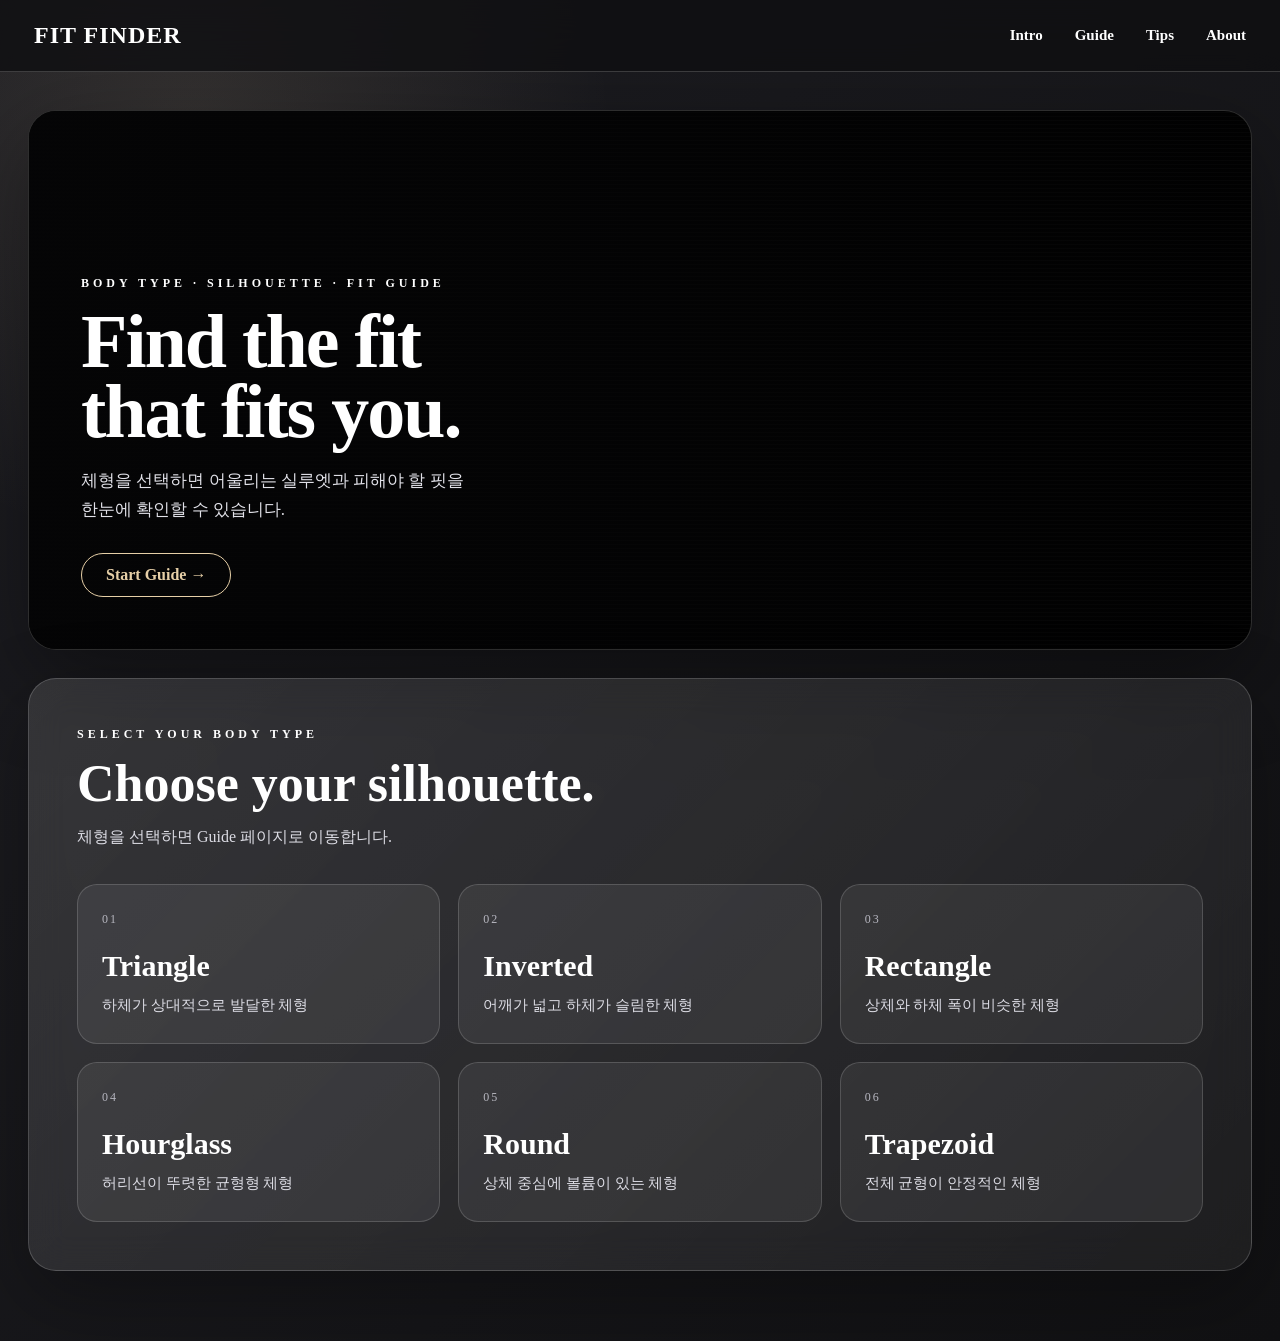
==== FIT FINDER/index.html @ 240f6b20 "HTML_PROJECT" ====
<!DOCTYPE html>
<html lang="ko">
<head>
  <meta charset="UTF-8">
  <meta name="viewport" content="width=device-width, initial-scale=1.0">
  <title>FIT FINDER</title>

  <link rel="stylesheet" href="./css/style.css">
</head>

<body>

<!-- HEADER -->
<header class="ff-header">
  <h1><a href="index.html">FIT FINDER</a></h1>

  <nav>
    <a href="index.html">Intro</a>
    <a href="guide.html">Guide</a>
    <a href="tips.html">Tips</a>
    <a href="about.html">About</a>
  </nav>
</header>

<!-- MAIN -->
<main class="ff-home">

  <!-- HERO -->
  <section class="ff-hero">

    <video autoplay muted loop playsinline>
      <source src="https://assets.awwwards.com/awards/element/2026/03/69b867c9ea0b5478333127.mp4" type="video/mp4">
    </video>

    <div class="ff-hero-text">
      <p>BODY TYPE · SILHOUETTE · FIT GUIDE</p>

      <h2>
        Find the fit<br>
        that fits you.
      </h2>

      <span>
        체형을 선택하면 어울리는 실루엣과 피해야 할 핏을<br>
        한눈에 확인할 수 있습니다.
      </span>

      <a href="#body-type">Start Guide →</a>
    </div>

  </section>

  <!-- BODY TYPE -->
  <section class="ff-selector" id="body-type">

    <div class="ff-title">
      <p>SELECT YOUR BODY TYPE</p>
      <h2>Choose your silhouette.</h2>
      <span>체형을 선택하면 Guide 페이지로 이동합니다.</span>
    </div>

    <div class="ff-grid">

      <a href="guide.html#triangle" class="ff-body-card">
        <span>01</span>
        <h3>Triangle</h3>
        <p>하체가 상대적으로 발달한 체형</p>
      </a>

      <a href="guide.html#inverted" class="ff-body-card">
        <span>02</span>
        <h3>Inverted</h3>
        <p>어깨가 넓고 하체가 슬림한 체형</p>
      </a>

      <a href="guide.html#rectangle" class="ff-body-card">
        <span>03</span>
        <h3>Rectangle</h3>
        <p>상체와 하체 폭이 비슷한 체형</p>
      </a>

      <a href="guide.html#hourglass" class="ff-body-card">
        <span>04</span>
        <h3>Hourglass</h3>
        <p>허리선이 뚜렷한 균형형 체형</p>
      </a>

      <a href="guide.html#round" class="ff-body-card">
        <span>05</span>
        <h3>Round</h3>
        <p>상체 중심에 볼륨이 있는 체형</p>
      </a>

      <a href="guide.html#trapezoid" class="ff-body-card">
        <span>06</span>
        <h3>Trapezoid</h3>
        <p>전체 균형이 안정적인 체형</p>
      </a>

    </div>

  </section>

</main>

</body>
</html>
---- FIT FINDER/css/style.css ----
/* ===============================
   FIT FINDER TOTAL STYLE
   index / guide / tips / about
================================ */

:root {
  --bg: #17171b;
  --bg-dark: #101012;
  --glass: rgba(255, 255, 255, 0.085);
  --glass-light: rgba(255, 255, 255, 0.15);
  --border: rgba(255, 255, 255, 0.18);
  --border-strong: rgba(230, 207, 167, 0.45);
  --text: #ffffff;
  --sub: #dcdce4;
  --muted: #b7b7c0;
  --accent: #e6cfa7;
}

/* ===============================
   RESET
================================ */

* {
  margin: 0;
  padding: 0;
  box-sizing: border-box;
}

html {
  scroll-behavior: smooth;
}

body {
  min-height: 100vh;
  background:
    radial-gradient(circle at 15% 10%, rgba(230, 207, 167, 0.12), transparent 26%),
    linear-gradient(135deg, #1d1d22, #111113);
  color: var(--text);
  font-family: "Times New Roman", serif;
  overflow-x: hidden;
}

a {
  color: inherit;
  text-decoration: none;
}

p,
span,
li {
  color: var(--sub);
}

/* ===============================
   HEADER
================================ */

.header,
.ff-header {
  position: fixed;
  top: 0;
  left: 0;
  width: 100%;
  height: 72px;
  padding: 0 34px;
  background: rgba(15, 15, 18, 0.82);
  border-bottom: 1px solid var(--border);
  backdrop-filter: blur(18px);
  display: flex;
  align-items: center;
  justify-content: space-between;
  z-index: 999;
}

.header h1,
.ff-header h1 {
  font-size: 24px;
  letter-spacing: 1px;
  color: var(--text);
}

.header nav,
.ff-header nav {
  display: flex;
  gap: 32px;
}

.header nav a,
.ff-header nav a {
  font-size: 15px;
  font-weight: bold;
  color: var(--text);
  transition: 0.3s;
}

.header nav a:hover,
.ff-header nav a:hover {
  color: var(--accent);
}

/* ===============================
   INDEX PAGE
================================ */

.ff-home {
  width: 100%;
  padding: 110px 28px 70px;
  display: flex;
  flex-direction: column;
  gap: 28px;
}

.ff-hero {
  position: relative;
  width: 100%;
  height: 540px;
  overflow: hidden;
  border-radius: 28px;
  border: 1px solid var(--border);
  background: #000;
  box-shadow: 0 30px 90px rgba(0, 0, 0, 0.36);
}

.ff-hero video {
  width: 100%;
  height: 100%;
  object-fit: cover;
  filter: grayscale(18%) brightness(68%) contrast(118%);
}

.ff-hero::after {
  content: "";
  position: absolute;
  inset: 0;
  background:
    linear-gradient(
      90deg,
      rgba(5, 5, 6, 0.94) 0%,
      rgba(5, 5, 6, 0.68) 42%,
      rgba(5, 5, 6, 0.22) 100%
    ),
    repeating-linear-gradient(
      0deg,
      rgba(255, 255, 255, 0.024) 0px,
      rgba(255, 255, 255, 0.024) 1px,
      transparent 1px,
      transparent 4px
    );
  pointer-events: none;
}

.ff-hero-text {
  position: absolute;
  left: 52px;
  bottom: 52px;
  z-index: 3;
  max-width: 760px;
}

.ff-hero-text p {
  font-size: 12px;
  letter-spacing: 4px;
  font-weight: bold;
  margin-bottom: 16px;
  color: var(--text);
}

.ff-hero-text h2 {
  font-size: 76px;
  line-height: 0.92;
  letter-spacing: -2px;
  margin-bottom: 20px;
  color: var(--text);
}

.ff-hero-text span {
  display: block;
  color: #e1e1e8;
  font-size: 17px;
  line-height: 1.7;
  margin-bottom: 28px;
}

.ff-hero-text a {
  display: inline-block;
  padding: 12px 24px;
  border: 1px solid var(--accent);
  border-radius: 100px;
  color: var(--accent);
  font-weight: bold;
  transition: 0.3s;
}

.ff-hero-text a:hover {
  background: var(--accent);
  color: #111113;
}

.ff-selector {
  width: 100%;
  padding: 48px;
  border-radius: 28px;
  background:
    linear-gradient(135deg, rgba(255, 255, 255, 0.12), rgba(255, 255, 255, 0.055));
  border: 1px solid var(--border);
  backdrop-filter: blur(18px);
  box-shadow: 0 26px 80px rgba(0, 0, 0, 0.3);
}

.ff-title {
  margin-bottom: 36px;
}

.ff-title p {
  font-size: 12px;
  letter-spacing: 4px;
  font-weight: bold;
  margin-bottom: 12px;
  color: var(--text);
}

.ff-title h2 {
  font-size: 52px;
  margin-bottom: 14px;
  color: var(--text);
}

.ff-title span {
  color: var(--sub);
  font-size: 16px;
}

.ff-grid {
  display: grid;
  grid-template-columns: repeat(3, 1fr);
  gap: 18px;
}

.ff-body-card {
  min-height: 160px;
  padding: 24px;
  border-radius: 20px;
  background: rgba(255, 255, 255, 0.065);
  border: 1px solid rgba(255, 255, 255, 0.16);
  transition: 0.3s;
}

.ff-body-card span {
  color: var(--muted);
  font-size: 12px;
  letter-spacing: 2px;
}

.ff-body-card h3 {
  font-size: 30px;
  margin: 22px 0 10px;
  color: var(--text);
}

.ff-body-card p {
  color: var(--sub);
  font-size: 15px;
  line-height: 1.6;
}

.ff-body-card:hover {
  transform: translateY(-6px);
  background: var(--glass-light);
  border-color: var(--border-strong);
}

/* ===============================
   GUIDE PAGE
================================ */

.guide-section {
  padding: 120px 42px 80px;
}

.guide-section h2 {
  font-size: 60px;
  margin-bottom: 10px;
  color: var(--text);
}

.guide-section > p {
  color: var(--sub);
  margin-bottom: 40px;
  font-size: 16px;
}

.guide-grid {
  display: grid;
  grid-template-columns: repeat(3, 1fr);
  gap: 25px;
}

.image-guide-card {
  position: relative;
  min-height: 540px;
  padding: 30px;
  display: flex;
  flex-direction: column;
  justify-content: flex-end;
  overflow: hidden;
  border-radius: 24px;
  border: 1px solid var(--border);
  background: var(--glass);
  backdrop-filter: blur(18px);
  box-shadow: 0 26px 80px rgba(0, 0, 0, 0.3);
  transition: 0.35s;
  scroll-margin-top: 110px;
}

.card-bg {
  position: absolute;
  inset: 0;
  z-index: 0;
}

.card-bg img {
  width: 100%;
  height: 100%;
  object-fit: cover;
  object-position: center 20%;
  filter: brightness(72%) contrast(112%);
  transition: 0.5s;
}

.card-bg::after {
  content: "";
  position: absolute;
  inset: 0;
  background:
    linear-gradient(
      to top,
      rgba(18, 18, 20, 0.94) 0%,
      rgba(18, 18, 20, 0.70) 42%,
      rgba(18, 18, 20, 0.30) 100%
    );
}

.image-guide-card > span,
.image-guide-card h3,
.image-guide-card > p,
.image-guide-card .fit-box {
  position: relative;
  z-index: 5;
}

.image-guide-card > span {
  color: var(--text);
  font-size: 15px;
  font-weight: bold;
}

.image-guide-card h3 {
  color: var(--text);
  font-size: 34px;
  font-weight: bold;
  margin: 8px 0;
  text-shadow: 0 4px 18px rgba(0, 0, 0, 0.9);
}

.image-guide-card > p {
  color: #f3f3f5;
  font-size: 15px;
  font-weight: bold;
  margin-bottom: 24px;
  text-shadow: 0 3px 14px rgba(0, 0, 0, 0.9);
}

.fit-box {
  position: relative;
  z-index: 5;
  background: rgba(0, 0, 0, 0.54);
  border: 1px solid rgba(255, 255, 255, 0.30);
  backdrop-filter: blur(10px);
  padding: 14px;
  margin-top: 10px;
  border-radius: 14px;
}

.fit-box h4 {
  color: var(--text);
  font-size: 16px;
  font-weight: bold;
  margin-bottom: 6px;
}

.fit-box p {
  color: #f2f2f2;
  font-size: 14px;
  font-weight: bold;
  line-height: 1.6;
}

.image-guide-card:hover {
  transform: translateY(-8px);
  border-color: var(--border-strong);
}

.image-guide-card:hover .card-bg img {
  transform: scale(1.05);
  filter: brightness(84%) contrast(114%);
}

.image-guide-card:hover .fit-box {
  background: rgba(25, 25, 28, 0.78);
  border-color: rgba(255, 255, 255, 0.45);
}

.image-guide-card:target {
  border: 2px solid var(--accent);
  box-shadow:
    0 0 0 4px rgba(230, 207, 167, 0.18),
    0 28px 80px rgba(0, 0, 0, 0.45);
}

/* ===============================
   TIPS PAGE
================================ */

.tips-page {
  width: 100%;
  padding: 120px 42px 80px;
}

.tips-hero {
  padding: 40px 0 50px;
}

.tips-hero p {
  font-size: 12px;
  letter-spacing: 4px;
  color: var(--text);
  font-weight: bold;
  margin-bottom: 12px;
}

.tips-hero h2 {
  font-size: 68px;
  line-height: 0.95;
  color: var(--text);
  margin-bottom: 18px;
}

.tips-hero span {
  color: var(--sub);
  font-size: 16px;
  line-height: 1.8;
}

.easy-tips-grid {
  display: grid;
  grid-template-columns: repeat(3, 1fr);
  gap: 22px;
  margin-bottom: 70px;
}

.easy-tip-card {
  min-height: 390px;
  padding: 30px;
  border-radius: 24px;
  background:
    linear-gradient(135deg, rgba(255, 255, 255, 0.14), rgba(255, 255, 255, 0.06));
  border: 1px solid var(--border);
  backdrop-filter: blur(18px);
  box-shadow: 0 24px 70px rgba(0, 0, 0, 0.26);
  display: flex;
  flex-direction: column;
  transition: 0.35s;
}

.easy-tip-card:hover {
  transform: translateY(-8px);
  background:
    linear-gradient(135deg, rgba(255, 255, 255, 0.19), rgba(255, 255, 255, 0.09));
  border-color: var(--border-strong);
}

.tip-top {
  display: flex;
  justify-content: space-between;
  align-items: center;
  margin-bottom: 26px;
}

.tip-top span {
  width: 34px;
  height: 34px;
  border-radius: 50%;
  background: rgba(230, 207, 167, 0.18);
  border: 1px solid rgba(230, 207, 167, 0.45);
  color: var(--text);
  display: flex;
  align-items: center;
  justify-content: center;
  font-size: 12px;
  font-weight: bold;
}

.tip-top strong {
  color: #cfcfd7;
  font-size: 12px;
  letter-spacing: 2px;
}

.easy-tip-card h3 {
  color: var(--text);
  font-size: 31px;
  line-height: 1.25;
  margin-bottom: 14px;
}

.easy-tip-card > p {
  color: #e4e4ea;
  font-size: 15px;
  line-height: 1.75;
  margin-bottom: 20px;
}

.tip-tags {
  display: flex;
  flex-wrap: wrap;
  gap: 8px;
  margin-bottom: 22px;
}

.tip-tags span {
  padding: 8px 12px;
  border-radius: 999px;
  background: rgba(255, 255, 255, 0.10);
  border: 1px solid rgba(255, 255, 255, 0.14);
  color: var(--text);
  font-size: 13px;
}

.tip-do-dont {
  display: grid;
  grid-template-columns: 1fr 1fr;
  gap: 10px;
  margin-top: auto;
}

.tip-do-dont div {
  padding: 14px;
  border-radius: 14px;
  background: rgba(0, 0, 0, 0.24);
  border: 1px solid rgba(255, 255, 255, 0.12);
}

.tip-do-dont h4 {
  color: var(--accent);
  font-size: 13px;
  margin-bottom: 8px;
}

.tip-do-dont p {
  color: #eeeeee;
  font-size: 13px;
  line-height: 1.55;
}

.easy-tip-card em {
  display: inline-block;
  margin-top: 18px;
  color: var(--accent);
  font-style: normal;
  font-size: 14px;
  font-weight: bold;
}

.tips-summary {
  margin-top: 70px;
  padding: 46px;
  border-radius: 24px;
  background: var(--glass);
  border: 1px solid var(--border);
  backdrop-filter: blur(18px);
}

.tips-summary p {
  font-size: 12px;
  letter-spacing: 4px;
  color: var(--text);
  font-weight: bold;
  margin-bottom: 12px;
}

.tips-summary h3 {
  color: var(--text);
  font-size: 38px;
  margin-bottom: 16px;
}

.tips-summary span {
  color: var(--sub);
  font-size: 16px;
  line-height: 1.8;
}

/* ===============================
   ABOUT PAGE
================================ */

.about-page {
  width: 100%;
  padding: 120px 34px 80px;
}

.about-hero-bg {
  position: relative;
  min-height: 620px;
  border-radius: 32px;
  overflow: hidden;
  border: 1px solid rgba(255, 255, 255, 0.2);
  background: #000;
  box-shadow: 0 30px 90px rgba(0, 0, 0, 0.38);
}

.about-hero-bg video {
  position: absolute;
  inset: 0;
  width: 100%;
  height: 100%;
  object-fit: cover;
  filter: brightness(55%) contrast(118%) grayscale(12%);
  transform: scale(1.04);
}

.about-hero-layer {
  position: absolute;
  inset: 0;
  background:
    linear-gradient(
      90deg,
      rgba(5, 5, 7, 0.92) 0%,
      rgba(5, 5, 7, 0.78) 38%,
      rgba(5, 5, 7, 0.38) 72%,
      rgba(5, 5, 7, 0.18) 100%
    ),
    linear-gradient(
      to top,
      rgba(0, 0, 0, 0.65),
      rgba(0, 0, 0, 0.08)
    ),
    repeating-linear-gradient(
      0deg,
      rgba(255, 255, 255, 0.022) 0px,
      rgba(255, 255, 255, 0.022) 1px,
      transparent 1px,
      transparent 4px
    );
  z-index: 1;
}

.about-hero-content {
  position: relative;
  z-index: 2;
  min-height: 620px;
  max-width: 880px;
  padding: 76px;
  display: flex;
  flex-direction: column;
  justify-content: center;
}

.about-hero-content > p,
.about-design-point p,
.tech-title > p {
  font-size: 12px;
  letter-spacing: 4px;
  font-weight: bold;
  color: var(--text);
  margin-bottom: 20px;
}

.about-hero-content h2 {
  font-size: 82px;
  line-height: 0.95;
  letter-spacing: -2px;
  color: var(--text);
  margin-bottom: 30px;
  text-shadow: 0 6px 28px rgba(0, 0, 0, 0.85);
}

.about-hero-content span {
  display: block;
  max-width: 760px;
  color: #eeeeee;
  font-size: 18px;
  line-height: 1.9;
  text-shadow: 0 4px 18px rgba(0, 0, 0, 0.9);
}

.about-buttons {
  margin-top: 36px;
  display: flex;
  gap: 14px;
  flex-wrap: wrap;
}

.about-buttons a {
  padding: 13px 24px;
  border-radius: 100px;
  border: 1px solid var(--accent);
  color: var(--accent);
  font-weight: bold;
  transition: 0.3s;
  background: rgba(0, 0, 0, 0.22);
  backdrop-filter: blur(8px);
}

.about-buttons a:hover {
  background: var(--accent);
  color: #111113;
}

.about-info-final {
  margin-top: 26px;
  display: grid;
  grid-template-columns: repeat(3, 1fr);
  gap: 22px;
}

.about-info-final article {
  min-height: 260px;
  padding: 34px;
  border-radius: 28px;
  border: 1px solid var(--border);
  background:
    linear-gradient(135deg, rgba(255, 255, 255, 0.13), rgba(255, 255, 255, 0.055));
  backdrop-filter: blur(18px);
  box-shadow: 0 28px 80px rgba(0, 0, 0, 0.28);
  transition: 0.35s;
}

.about-info-final article:hover {
  transform: translateY(-7px);
  background: rgba(255, 255, 255, 0.15);
  border-color: var(--border-strong);
}

.about-info-final article > span {
  color: var(--muted);
  font-size: 13px;
  letter-spacing: 2px;
}

.about-info-final h3 {
  color: var(--text);
  font-size: 32px;
  margin: 28px 0 16px;
}

.about-info-final p {
  color: var(--sub);
  font-size: 16px;
  line-height: 1.85;
}

.about-design-point {
  margin-top: 26px;
  padding: 46px;
  display: grid;
  grid-template-columns: 1.1fr 1fr;
  gap: 34px;
  align-items: center;
  border-radius: 28px;
  border: 1px solid var(--border);
  background:
    linear-gradient(135deg, rgba(255, 255, 255, 0.13), rgba(255, 255, 255, 0.055));
  backdrop-filter: blur(18px);
  box-shadow: 0 28px 80px rgba(0, 0, 0, 0.32);
}

.about-design-point h3 {
  color: var(--text);
  font-size: 42px;
  margin-bottom: 18px;
}

.about-design-point span {
  color: var(--sub);
  font-size: 16px;
  line-height: 1.8;
}

.design-keywords {
  display: flex;
  flex-wrap: wrap;
  gap: 12px;
}

.design-keywords span {
  padding: 12px 18px;
  border-radius: 100px;
  background: rgba(255, 255, 255, 0.11);
  border: 1px solid var(--border);
  color: var(--text);
  font-weight: bold;
  font-size: 14px;
}

.about-tech-final {
  margin-top: 26px;
  padding: 46px;
  display: grid;
  grid-template-columns: 0.9fr 1.1fr;
  gap: 34px;
  align-items: center;
  border-radius: 28px;
  border: 1px solid var(--border);
  background:
    linear-gradient(135deg, rgba(255, 255, 255, 0.13), rgba(255, 255, 255, 0.055));
  backdrop-filter: blur(18px);
  box-shadow: 0 28px 80px rgba(0, 0, 0, 0.32);
}

.tech-title h3 {
  font-size: 42px;
  color: var(--text);
  margin-bottom: 18px;
}

.tech-title span {
  color: var(--sub);
  font-size: 16px;
  line-height: 1.85;
}

.tech-grid {
  display: grid;
  grid-template-columns: repeat(2, 1fr);
  gap: 14px;
}

.tech-grid div {
  padding: 24px;
  border-radius: 18px;
  background: rgba(0, 0, 0, 0.22);
  border: 1px solid rgba(255, 255, 255, 0.14);
}

.tech-grid strong {
  display: block;
  color: var(--accent);
  font-size: 18px;
  margin-bottom: 10px;
}

.tech-grid p {
  color: var(--sub);
  font-size: 14px;
  line-height: 1.6;
}

/* ===============================
   FOOTER
================================ */

.footer {
  width: 92%;
  margin: 0 auto 30px;
  padding-top: 20px;
  border-top: 1px solid var(--border);
  color: var(--sub);
}

/* ===============================
   MOBILE
================================ */

@media (max-width: 900px) {
  .header,
  .ff-header {
    height: auto;
    padding: 22px;
    flex-direction: column;
    gap: 16px;
  }

  .header nav,
  .ff-header nav {
    gap: 20px;
    flex-wrap: wrap;
    justify-content: center;
  }

  .ff-home,
  .guide-section,
  .tips-page,
  .about-page {
    padding: 140px 22px 60px;
  }

  .ff-hero {
    height: 460px;
  }

  .ff-hero-text {
    left: 26px;
    bottom: 32px;
  }

  .ff-hero-text h2 {
    font-size: 46px;
  }

  .ff-selector {
    padding: 30px;
  }

  .ff-title h2 {
    font-size: 38px;
  }

  .ff-grid,
  .guide-grid,
  .easy-tips-grid,
  .about-info-final,
  .about-design-point,
  .about-tech-final,
  .tech-grid {
    grid-template-columns: 1fr;
  }

  .guide-section h2,
  .tips-hero h2,
  .about-hero-content h2 {
    font-size: 46px;
  }

  .image-guide-card {
    min-height: 580px;
  }

  .easy-tip-card {
    min-height: auto;
  }

  .tip-do-dont {
    grid-template-columns: 1fr;
  }

  .about-hero-bg {
    min-height: 560px;
  }

  .about-hero-content {
    min-height: 560px;
    padding: 38px 28px;
  }

  .about-hero-content span {
    font-size: 16px;
  }

  .about-design-point,
  .about-tech-final {
    padding: 34px 26px;
  }
}
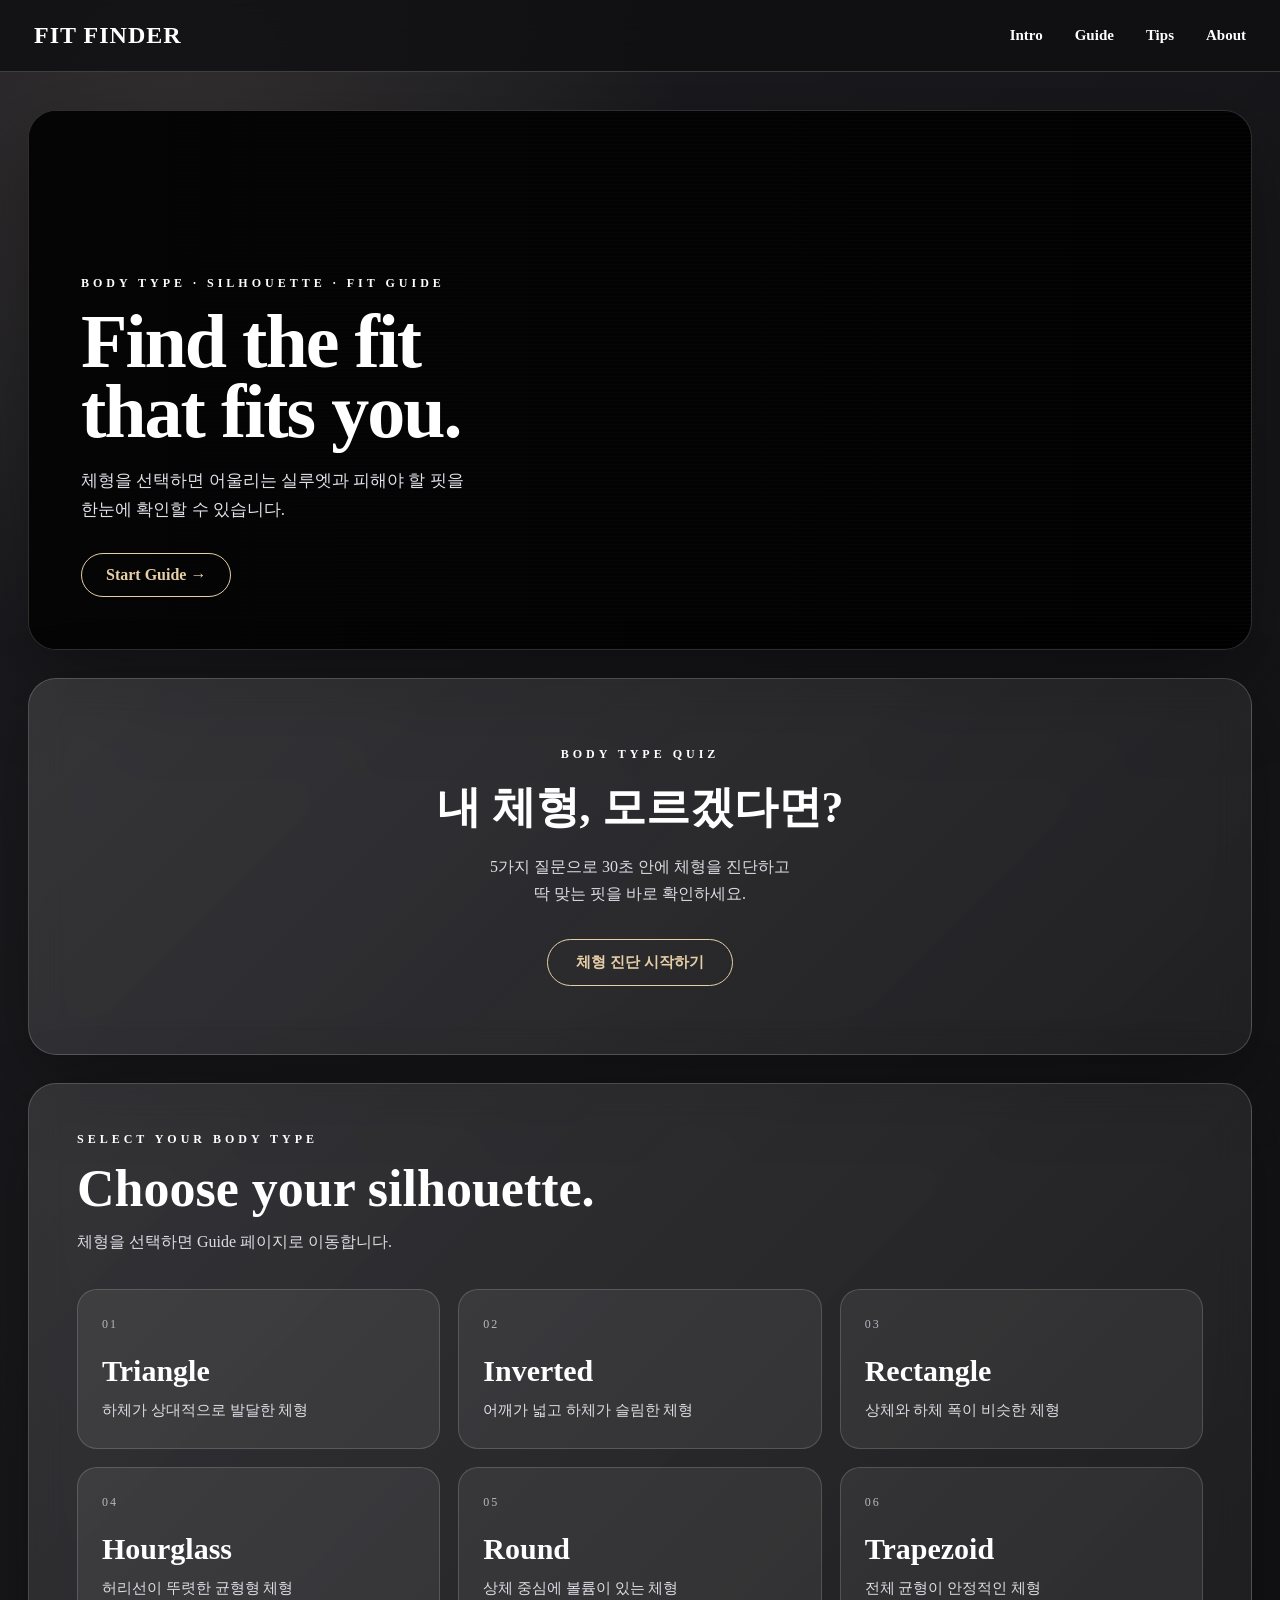
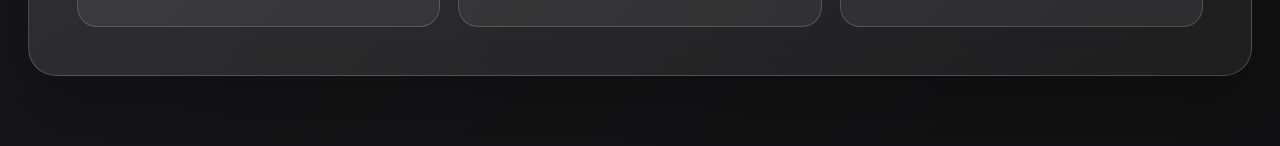
==== commit 982e2d69: "HTML_Project" ====
--- a/FIT FINDER/index.html
+++ b/FIT FINDER/index.html
@@ -1,70 +1,361 @@
 <!DOCTYPE html>
+<!-- 
+  DOCTYPE 선언: 이 파일이 HTML5 문서임을 브라우저에게 알려주는 선언문
+  반드시 HTML 파일의 첫 줄에 위치해야 함
+-->
+
 <html lang="ko">
+<!-- 
+  <html> : HTML 문서 전체를 감싸는 최상위 태그
+  lang="ko" : 이 페이지의 언어가 한국어임을 명시
+              검색 엔진, 스크린리더(시각장애인용 도구)가 언어를 인식할 때 사용
+-->
+
 <head>
+<!-- 
+  <head> : 브라우저 화면에 보이지 않는 문서 설정 정보를 담는 영역
+           인코딩, 화면 설정, 제목, 외부 파일 연결 등을 여기서 설정
+-->
+
   <meta charset="UTF-8">
+  <!-- 
+    문자 인코딩 방식을 UTF-8로 설정
+    한글, 영어, 특수문자를 모두 표현할 수 있는 방식
+    이 설정이 없으면 한글이 깨져서 보일 수 있음
+  -->
+
   <meta name="viewport" content="width=device-width, initial-scale=1.0">
+  <!-- 
+    모바일 화면 대응 설정
+    width=device-width → 화면 너비를 기기의 실제 너비에 맞춤
+    initial-scale=1.0  → 초기 화면 배율을 100%로 설정
+    이 설정이 없으면 모바일에서 PC 화면이 그대로 축소되어 보임
+  -->
+
   <title>FIT FINDER</title>
+  <!-- 브라우저 탭에 표시되는 페이지 제목 -->
 
   <link rel="stylesheet" href="./css/style.css">
+  <!-- 
+    외부 CSS 파일을 현재 HTML 문서에 연결하는 태그
+    rel="stylesheet" → 연결 파일이 CSS 스타일시트임을 명시
+    href="./css/style.css" → CSS 파일 경로 (./ 는 현재 폴더를 의미)
+    이 줄 덕분에 style.css에 작성된 디자인이 이 페이지에 적용됨
+  -->
+
 </head>
 
 <body>
-
-<!-- HEADER -->
+<!-- 
+  <body> : 브라우저 화면에 실제로 표시되는 모든 내용을 담는 영역
+           사용자 눈에 보이는 것은 전부 여기에 작성
+-->
+
+
+<!-- =============================================
+     HEADER : 상단 로고 + 네비게이션 메뉴 영역
+============================================= -->
 <header class="ff-header">
+<!-- 
+  <header> : 페이지 상단 영역을 나타내는 시맨틱 태그
+  class="ff-header" → style.css에서 .ff-header로 이 영역의 디자인을 지정
+-->
+
   <h1><a href="index.html">FIT FINDER</a></h1>
+  <!-- 
+    <h1> : 페이지에서 가장 중요한 제목 태그
+    <a href="index.html"> : 로고 클릭 시 메인 페이지(index.html)로 이동하는 링크
+    로고를 클릭하면 홈으로 돌아오는 흔한 UX 패턴
+  -->
 
   <nav>
-    <a href="index.html">Intro</a>
-    <a href="guide.html">Guide</a>
-    <a href="tips.html">Tips</a>
-    <a href="about.html">About</a>
+  <!-- 
+    <nav> : 네비게이션(메뉴) 영역을 나타내는 시맨틱 태그
+            사이트 내 다른 페이지로 이동하는 링크들을 묶는 용도
+  -->
+    <a href="index.html">Intro</a>    <!-- 메인(인트로) 페이지로 이동 -->
+    <a href="guide.html">Guide</a>    <!-- 체형 가이드 페이지로 이동 -->
+    <a href="tips.html">Tips</a>      <!-- 스타일 팁 페이지로 이동 -->
+    <a href="about.html">About</a>    <!-- 프로젝트 소개 페이지로 이동 -->
   </nav>
+
 </header>
 
-<!-- MAIN -->
+
+<!-- =============================================
+     MAIN : 페이지 핵심 콘텐츠 영역
+============================================= -->
 <main class="ff-home">
-
-  <!-- HERO -->
+<!-- 
+  <main> : 페이지의 핵심 콘텐츠를 담는 시맨틱 태그
+           header, footer와 구분되는 본문 영역
+           한 페이지에 하나만 사용하는 것이 원칙
+-->
+
+
+  <!-- =============================================
+       HERO : 영상 배경 + 메인 타이틀 텍스트 영역
+  ============================================= -->
   <section class="ff-hero">
+  <!-- 
+    <section> : 하나의 주제를 가진 독립적인 구역 태그
+    class="ff-hero" → 히어로(Hero) 섹션: 페이지 최상단에 크게 표시되는 대표 화면
+  -->
 
     <video autoplay muted loop playsinline>
+    <!-- 
+      <video> : 동영상을 삽입하는 태그
+      autoplay  → 페이지 로드 시 자동 재생
+      muted     → 음소거 상태로 재생 (autoplay는 muted가 없으면 대부분 브라우저에서 차단됨)
+      loop      → 영상이 끝나면 처음부터 다시 반복 재생
+      playsinline → 모바일(iOS)에서 전체화면이 아닌 인라인(제자리)으로 재생
+    -->
+
       <source src="https://assets.awwwards.com/awards/element/2026/03/69b867c9ea0b5478333127.mp4" type="video/mp4">
+      <!-- 
+        <source> : <video> 태그 안에서 실제 영상 파일을 지정하는 태그
+        src  → 재생할 영상 파일의 경로 (여기서는 외부 URL 사용)
+        type → 영상 파일의 형식, video/mp4는 가장 널리 지원되는 포맷
+        <source>를 별도 태그로 분리하면 여러 포맷을 순서대로 시도할 수 있음
+      -->
+
     </video>
 
     <div class="ff-hero-text">
+    <!-- 
+      영상 위에 겹쳐서 표시되는 텍스트 영역
+      CSS에서 position: absolute 등으로 영상 위에 배치함
+    -->
+
       <p>BODY TYPE · SILHOUETTE · FIT GUIDE</p>
+      <!-- 히어로 상단 소개 문구 (키워드 나열) -->
 
       <h2>
         Find the fit<br>
         that fits you.
       </h2>
+      <!-- 
+        <h2> : h1 다음으로 중요한 소제목
+        <br> : 줄바꿈 태그, 닫는 태그 없이 단독으로 사용
+               "Find the fit" 과 "that fits you." 를 두 줄로 나눔
+      -->
 
       <span>
         체형을 선택하면 어울리는 실루엣과 피해야 할 핏을<br>
         한눈에 확인할 수 있습니다.
       </span>
+      <!-- 
+        <span> : 인라인 요소를 묶는 태그
+        여기서는 h2 아래 보조 설명 문구를 스타일링하기 위해 사용
+        <p>를 쓰지 않고 <span>을 쓴 이유는 CSS에서 별도의 스타일 처리가 필요했기 때문
+      -->
 
       <a href="#body-type">Start Guide →</a>
+      <!-- 
+        <a href="#body-type"> : 같은 페이지 내 특정 위치로 이동하는 앵커 링크
+        # 기호 + id명 → 해당 id를 가진 요소가 있는 위치로 스크롤 이동
+        "#body-type" 은 아래 <section id="body-type"> 위치로 이동함
+        → 버튼처럼 보이지만 실제로는 <a> 태그 (CSS로 버튼 모양을 입힘)
+      -->
+
     </div>
 
   </section>
-
-  <!-- BODY TYPE -->
+  <!-- /HERO 끝 -->
+
+
+  <!-- =============================================
+       QUIZ : 체형 진단 퀴즈 섹션
+       히어로 섹션 아래, 체형 선택 그리드 위에 위치.
+       체형을 모르는 사람이 먼저 진단하도록 유도.
+  ============================================= -->
+  <section class="ff-quiz" id="quiz">
+  <!--
+    class="ff-quiz" → css/style.css에서 .ff-quiz 스타일 적용
+    id="quiz"       → 자바스크립트(quiz.js)에서 이 섹션을 참조할 때 사용
+  -->
+
+    <!-- 퀴즈 시작 화면: 페이지 로드 시 처음 보이는 안내 영역 -->
+    <div class="quiz-intro" id="quiz-intro">
+    <!--
+      id="quiz-intro" → jQuery가 시작 버튼 클릭 시 이 영역을 fadeOut으로 숨김
+    -->
+
+      <p>BODY TYPE QUIZ</p>
+      <!-- 상단 레이블 (12px, 자간 넓은 소문자 레이블 스타일) -->
+
+      <h2>내 체형, 모르겠다면?</h2>
+      <!-- 인트로 메인 타이틀 -->
+
+      <span>
+        5가지 질문으로 30초 안에 체형을 진단하고<br>
+        딱 맞는 핏을 바로 확인하세요.
+      </span>
+      <!-- 안내 부제 텍스트 / <br>로 모바일에서도 줄바꿈 유도 -->
+
+      <button id="quiz-start-btn" class="quiz-btn-primary">
+        체형 진단 시작하기
+      </button>
+      <!--
+        id="quiz-start-btn" → quiz.js에서 이 버튼 클릭 이벤트를 연결
+        class="quiz-btn-primary" → 골드 테두리 알약 모양 버튼 스타일
+      -->
+
+    </div>
+    <!-- /quiz-intro 끝 -->
+
+
+    <!-- 문항 화면: 처음에는 숨겨져 있다가 시작 버튼 클릭 시 fadeIn으로 등장 -->
+    <div class="quiz-body" id="quiz-body" style="display:none;">
+    <!--
+      style="display:none;" → 처음에 이 영역을 숨김.
+      jQuery fadeIn()이 display:none을 없애고 서서히 보여줌.
+    -->
+
+      <!-- 진행률 표시 ("2 / 5" 형식) -->
+      <div class="quiz-progress">
+        <span id="quiz-current">1</span>
+        <!-- id="quiz-current" → JS가 현재 문항 번호를 여기에 업데이트 -->
+        <span class="quiz-sep"> / </span>
+        <!-- 슬래시 구분자 -->
+        <span id="quiz-total">5</span>
+        <!-- id="quiz-total" → JS가 전체 문항 수를 여기에 표시 -->
+      </div>
+
+      <!-- 진행 막대 (골드 바가 문항 진행에 따라 늘어남) -->
+      <div class="quiz-bar-wrap">
+        <div class="quiz-bar-fill" id="quiz-bar-fill"></div>
+        <!--
+          id="quiz-bar-fill" → JS가 width: 20%, 40%... 로 동적으로 변경
+          CSS transition으로 너비 변화가 부드럽게 애니메이션됨
+        -->
+      </div>
+
+      <!-- 문항 텍스트 (JS가 현재 문항을 여기에 삽입) -->
+      <p class="quiz-question" id="quiz-question"></p>
+      <!-- id="quiz-question" → jQuery .text()로 문항 내용이 동적으로 들어옴 -->
+
+      <!-- 선택지 버튼 컨테이너 (JS가 버튼을 동적으로 생성해서 여기에 추가) -->
+      <div class="quiz-choices" id="quiz-choices"></div>
+      <!-- id="quiz-choices" → jQuery .append()로 선택지 버튼들이 들어옴 -->
+
+    </div>
+    <!-- /quiz-body 끝 -->
+
+
+    <!-- 결과 화면: 5문항 완료 후 jQuery fadeIn으로 등장 -->
+    <div class="quiz-result" id="quiz-result" style="display:none;">
+    <!--
+      처음에는 숨겨져 있고, showResult() 함수에서 fadeIn(400)으로 나타남
+    -->
+
+      <p class="quiz-result-label">진단 결과</p>
+      <!-- 결과 화면 상단 레이블 -->
+
+      <!-- 이미지(왼쪽) + 정보(오른쪽) 2열 레이아웃 -->
+      <div class="quiz-result-inner">
+
+        <!-- 진단된 체형 이미지 -->
+        <div class="quiz-result-img-wrap">
+          <img id="quiz-result-img" src="" alt="체형 이미지">
+          <!--
+            src="" → JS가 진단 결과에 따라 images/ 폴더 경로를 여기에 삽입
+            alt → JS가 체형 이름을 넣어 업데이트함
+          -->
+        </div>
+
+        <!-- 체형 정보 텍스트 영역 -->
+        <div class="quiz-result-info">
+
+          <span id="quiz-result-num"></span>
+          <!-- 체형 번호 예: "04" / JS가 .text()로 삽입 -->
+
+          <h3 id="quiz-result-name"></h3>
+          <!-- 체형 이름 예: "Hourglass" / JS가 .text()로 삽입 -->
+
+          <p id="quiz-result-desc"></p>
+          <!-- 체형 한 줄 설명 / JS가 .text()로 삽입 -->
+
+          <!-- 추천 핏 박스: guide.html의 .fit-box 클래스를 재사용 -->
+          <div class="fit-box quiz-fit-box">
+          <!--
+            class="fit-box" → guide.html과 동일한 반투명 검정 박스 스타일
+            class="quiz-fit-box" → 추가 여백(margin-bottom) 적용
+          -->
+            <h4>추천 핏</h4>
+            <p id="quiz-result-fit"></p>
+            <!-- 추천 핏 텍스트 / JS가 bodyTypeData에서 가져온 내용을 삽입 -->
+          </div>
+
+          <!-- 결과 화면 하단 버튼 2개 -->
+          <div class="quiz-result-btns">
+
+            <a id="quiz-guide-link" href="guide.html" class="quiz-btn-primary">
+              Guide에서 자세히 보기
+            </a>
+            <!--
+              id="quiz-guide-link" → JS가 href를 "guide.html#hourglass" 형식으로 업데이트
+              class="quiz-btn-primary" → 골드 테두리 버튼 스타일
+            -->
+
+            <button id="quiz-reset-btn" class="quiz-btn-secondary">
+              다시 진단하기
+            </button>
+            <!--
+              id="quiz-reset-btn" → JS가 클릭 시 퀴즈를 처음으로 초기화
+              class="quiz-btn-secondary" → 흰색 반투명 테두리 버튼 스타일
+            -->
+
+          </div>
+          <!-- /quiz-result-btns 끝 -->
+
+        </div>
+        <!-- /quiz-result-info 끝 -->
+
+      </div>
+      <!-- /quiz-result-inner 끝 -->
+
+    </div>
+    <!-- /quiz-result 끝 -->
+
+  </section>
+  <!-- /QUIZ 끝 -->
+
+
+  <!-- =============================================
+       BODY TYPE : 체형 선택 카드 영역
+  ============================================= -->
   <section class="ff-selector" id="body-type">
+  <!-- 
+    class="ff-selector" → 이 섹션의 CSS 스타일 지정
+    id="body-type" → 위 히어로의 "Start Guide →" 링크(href="#body-type")가
+                     클릭됐을 때 이 위치로 스크롤 이동되는 앵커 포인트
+  -->
 
     <div class="ff-title">
-      <p>SELECT YOUR BODY TYPE</p>
-      <h2>Choose your silhouette.</h2>
-      <span>체형을 선택하면 Guide 페이지로 이동합니다.</span>
+    <!-- 섹션 상단 타이틀 텍스트 묶음 -->
+      <p>SELECT YOUR BODY TYPE</p>          <!-- 섹션 상단 레이블 -->
+      <h2>Choose your silhouette.</h2>       <!-- 섹션 메인 타이틀 -->
+      <span>체형을 선택하면 Guide 페이지로 이동합니다.</span>  <!-- 안내 문구 -->
     </div>
 
     <div class="ff-grid">
+    <!-- 
+      6개의 체형 카드를 격자 형태로 배열하는 컨테이너
+      실제 격자 배치는 style.css의 .ff-grid에서 CSS Grid로 설정
+    -->
+
+      <!-- 체형 카드: <a> 태그로 만들어 카드 전체를 클릭 가능하게 함 -->
 
       <a href="guide.html#triangle" class="ff-body-card">
-        <span>01</span>
-        <h3>Triangle</h3>
-        <p>하체가 상대적으로 발달한 체형</p>
+      <!-- 
+        <a> 태그로 카드 전체를 링크로 감쌈
+        href="guide.html#triangle" → guide.html 페이지의 id="triangle" 위치로 이동
+        class="ff-body-card" → 모든 카드에 공통으로 적용되는 CSS 스타일
+      -->
+        <span>01</span>           <!-- 카드 번호 -->
+        <h3>Triangle</h3>         <!-- 체형 이름 -->
+        <p>하체가 상대적으로 발달한 체형</p>  <!-- 체형 설명 -->
       </a>
 
       <a href="guide.html#inverted" class="ff-body-card">
@@ -98,10 +389,38 @@
       </a>
 
     </div>
+    <!-- /ff-grid 끝 -->
 
   </section>
+  <!-- /BODY TYPE 끝 -->
+
 
 </main>
+<!-- /MAIN 끝 -->
+
+
+
+<!-- =============================================
+     SCRIPTS : 외부 라이브러리 + 퀴즈 자바스크립트
+     jQuery를 먼저 로드한 후 quiz.js를 로드해야 함.
+     quiz.js 안의 $() 함수가 jQuery에서 제공되기 때문.
+============================================= -->
+
+<script src="https://code.jquery.com/jquery-3.7.1.min.js"></script>
+<!--
+  jQuery 3.7.1 CDN (Content Delivery Network) 로드.
+  src → jQuery 공식 CDN 주소. 인터넷에서 파일을 내려받아 사용.
+  이 태그가 quiz.js보다 반드시 먼저 위치해야 함.
+  → quiz.js가 실행될 때 $ 함수(jQuery)가 이미 정의되어 있어야 하기 때문.
+-->
+
+<script src="./js/quiz.js"></script>
+<!--
+  quiz.js : 체형 진단 퀴즈 로직 파일.
+  ./js/quiz.js → 현재 폴더(FIT FINDER/) 기준으로 js 폴더 안의 quiz.js.
+  jQuery보다 나중에 로드 → jQuery의 $() 함수를 안전하게 사용 가능.
+-->
+
 
 </body>
 </html>
--- a/FIT FINDER/css/style.css
+++ b/FIT FINDER/css/style.css
@@ -1,88 +1,225 @@
-/* ===============================
-   FIT FINDER TOTAL STYLE
-   index / guide / tips / about
-================================ */
+
+/* ==========================================================================
+    1단계 — :root (CSS 변수 선언)
+   
+   :root = 문서 전체를 가리키는 최상위 선택자
+   여기서 "--변수이름: 값" 형식으로 변수를 선언하면
+   파일 어디서든 "var(--변수이름)"으로 가져다 쓸 수 있어.
+   
+   왜 쓰냐? → 나중에 색을 바꿀 때 이 한 곳만 수정하면 전체가 바뀜.
+   예: --accent 색을 골드에서 빨간색으로 바꾸면 버튼, 테두리, 태그 전부 한번에 변경됨.
+========================================================================== */
 
 :root {
+  /* 📦 배경색 계열 */
   --bg: #17171b;
+  /* 기본 배경색. 순수한 검정(#000000)보다 살짝 밝은 어두운 회색.
+     완전 검정보다 눈이 덜 피로하고 더 세련되게 보임. */
+
   --bg-dark: #101012;
+  /* --bg보다 더 어두운 배경. 
+     섹션 구분이나 헤더 뒤쪽 등 더 깊어 보여야 할 곳에 사용. */
+
+  /* 🪟 유리(Glass) 효과용 변수 */
   --glass: rgba(255, 255, 255, 0.085);
+  /* rgba = Red, Green, Blue, Alpha(투명도) 형식.
+     흰색(255,255,255)에 투명도 8.5%(0.085)를 적용.
+     → 완전히 투명하지도, 불투명하지도 않은 "뿌연 유리" 느낌의 흰색. */
+
   --glass-light: rgba(255, 255, 255, 0.15);
+  /* --glass보다 조금 더 밝은 버전 (투명도 15%).
+     호버(마우스 올렸을 때)할 때 카드가 더 밝아지는 효과에 사용. */
+
+  /* 🔲 테두리(border)색 계열 */
   --border: rgba(255, 255, 255, 0.18);
+  /* 기본 테두리: 반투명 흰색 18%.
+     어두운 배경 위에서 은은하게 구분선 역할을 함. */
+
   --border-strong: rgba(230, 207, 167, 0.45);
+  /* 강조 테두리: 골드/베이지 계열 색상, 45% 불투명도.
+     마우스 호버 시 카드에 골드 테두리가 생기는 효과에 사용. */
+
+  /* 🔤 텍스트(글자)색 계열 */
   --text: #ffffff;
+  /* 기본 텍스트: 순백색. 제목, 강조 텍스트 등 가장 눈에 띄어야 할 글자. */
+
   --sub: #dcdce4;
+  /* 보조 텍스트: 약간 회색빛이 도는 흰색.
+     본문 설명글, 카드 설명 등 제목보다 덜 강조되어야 할 글자. */
+
   --muted: #b7b7c0;
+  /* 흐린 텍스트: --sub보다 더 어두운 회색.
+     카테고리 라벨, 태그 등 가장 조용하게 표시되어야 할 텍스트. */
+
+  /* ✨ 포인트(강조) 컬러 */
   --accent: #e6cfa7;
-}
-
-/* ===============================
-   RESET
-================================ */
+  /* 포인트 컬러: 따뜻한 골드/베이지 톤.
+     버튼 테두리, 호버 효과, 번호 뱃지 등 
+     "여기 봐주세요!"라고 강조하고 싶을 때 쓰는 색. */
+}
+
+
+/* ==========================================================================
+   🔄 2단계 — RESET (브라우저 기본값 초기화)
+   
+   브라우저(크롬, 파이어폭스 등)마다 기본으로 적용하는 스타일이 달라.
+   어떤 브라우저는 h1에 기본 margin을 20px, 또 어떤 브라우저는 16px 줌.
+   이런 차이를 없애고 내가 원하는 대로 깔끔하게 시작하려고 초기화함.
+========================================================================== */
 
 * {
+  /* * = "모든 요소"에 적용되는 선택자 */
+  
   margin: 0;
+  /* margin = 요소 바깥쪽 여백.
+     브라우저 기본값으로 h1, p, ul 등에 margin이 붙어있어서 전부 0으로 초기화. */
+
   padding: 0;
+  /* padding = 요소 안쪽 여백.
+     기본으로 붙어있는 안쪽 여백도 전부 제거. */
+
   box-sizing: border-box;
+  /* width를 계산하는 방식 변경.
+     
+     기본값(content-box): width 300px + padding 20px = 실제 크기 320px (예상 밖으로 커짐)
+     border-box:          width 300px이라고 하면 padding 포함해서 300px 유지
+     
+     → border-box로 바꾸면 width 값이 곧 눈에 보이는 최종 크기가 되어 계산이 쉬워짐. */
 }
 
 html {
   scroll-behavior: smooth;
+  /* 페이지 내 앵커 링크(예: <a href="#section2">)를 클릭했을 때
+     뚝 끊기지 않고 부드럽게 스크롤되도록 설정.
+     smooth가 없으면 클릭 즉시 순간이동하듯 점프함. */
 }
 
 body {
   min-height: 100vh;
+  /* vh = Viewport Height. 화면 높이의 100%.
+     콘텐츠가 적어도 배경이 화면 전체를 채우도록 최소 높이 지정. */
+
   background:
+    /* ▼ 배경은 여러 레이어를 콤마(,)로 쌓을 수 있어. 위에 쓴 것이 앞쪽 레이어. */
+
     radial-gradient(circle at 15% 10%, rgba(230, 207, 167, 0.12), transparent 26%),
+    /* radial-gradient = 원형 그라디언트.
+       - circle: 원형 모양
+       - at 15% 10%: 왼쪽에서 15%, 위에서 10% 지점을 중심으로
+       - rgba(230,207,167, 0.12): 골드 색 12% 투명도에서 시작
+       - transparent 26%: 26% 지점부터 완전히 투명해짐
+       → 화면 좌상단에 희미한 골드빛 조명이 비추는 효과 */
+
     linear-gradient(135deg, #1d1d22, #111113);
-  color: var(--text);
+    /* linear-gradient = 직선 그라디언트.
+       - 135deg: 우상단→좌하단 방향 대각선
+       - #1d1d22에서 #111113으로 점점 더 어두워짐
+       → 전체 배경의 기본 색상 */
+
+  color: var(--text);
+  /* body에 color를 지정하면 모든 자식 요소가 이 색을 기본으로 상속받음.
+     개별 요소에서 색을 다시 지정하지 않으면 흰색 글자가 기본. */
+
   font-family: "Times New Roman", serif;
+  /* 폰트 우선순위 지정.
+     "Times New Roman"이 있으면 사용, 없으면 serif 계열 폰트 중 아무거나 사용.
+     serif = 글자 끝에 삐침이 있는 스타일 (신문, 잡지 느낌) */
+
   overflow-x: hidden;
+  /* 가로(x축) 방향으로 넘치는 내용을 숨김.
+     잘못 배치된 요소 때문에 가로 스크롤바가 생기는 것을 방지. */
 }
 
 a {
   color: inherit;
+  /* 링크(<a>)의 기본 파란색 제거. 
+     inherit = 부모 요소의 색을 그대로 가져옴.
+     → 디자인에 맞는 색으로 덮어쓰기 쉽게 하기 위함. */
+
   text-decoration: none;
-}
-
-p,
-span,
-li {
+  /* 링크 기본 밑줄 제거. */
+}
+
+p, span, li {
   color: var(--sub);
-}
-
-/* ===============================
-   HEADER
-================================ */
+  /* 본문용 태그들은 기본적으로 보조 텍스트색 적용.
+     제목(h1~h6)보다 한 단계 흐리게 해서 
+     제목과 본문이 자연스럽게 구분되도록 함. */
+}
+
+
+/* ==========================================================================
+   📌 3단계 — HEADER (고정 상단 네비게이션 바)
+   
+   두 가지 클래스(.header, .ff-header)를 같이 써서 같은 스타일을 적용함.
+   쉼표(,)로 구분하면 두 선택자에 동일한 스타일을 한번에 줄 수 있어.
+========================================================================== */
 
 .header,
 .ff-header {
   position: fixed;
-  top: 0;
-  left: 0;
-  width: 100%;
-  height: 72px;
+  /* fixed = 스크롤해도 화면 특정 위치에 고정.
+     position 종류:
+     - static: 기본값, 문서 흐름대로 배치
+     - relative: 원래 위치에서 이동 가능
+     - absolute: 부모 요소 기준으로 위치 지정
+     - fixed: 브라우저 화면(viewport) 기준으로 위치 고정 ← 지금 이것 */
+
+  top: 0;    /* 화면 맨 위에 붙이기 */
+  left: 0;   /* 화면 맨 왼쪽에 붙이기 */
+  width: 100%; /* 화면 전체 너비 차지 */
+  height: 72px; /* 헤더 높이 72px 고정 */
+
   padding: 0 34px;
+  /* 패딩 단축 표기: 위아래 0, 좌우 34px
+     → 헤더 내용이 화면 양 끝에 딱 붙지 않도록 좌우 여백 줌 */
+
   background: rgba(15, 15, 18, 0.82);
+  /* 헤더 배경: 거의 검정에 가까운 색, 투명도 82%.
+     완전 불투명하지 않아서 스크롤하면 뒤 배경이 살짝 비쳐보임. */
+
   border-bottom: 1px solid var(--border);
+  /* 헤더 아랫줄에만 얇은 구분선 추가.
+     border 단축 표기: 두께 | 스타일 | 색상 */
+
   backdrop-filter: blur(18px);
+  /* 헤더 뒤쪽 배경을 18px만큼 흐리게 처리.
+     → iOS 알림센터, macOS 메뉴바 같은 "frosted glass(성에 유리)" 효과.
+     ※ 이 효과는 배경이 반투명해야 보임 (위의 rgba 0.82 덕분에 작동) */
+
   display: flex;
+  /* flex = 자식 요소들을 유연하게 배치하는 레이아웃.
+     기본적으로 자식들이 가로로 한 줄에 나란히 배치됨. */
+
   align-items: center;
+  /* flex에서 세로축(cross axis) 가운데 정렬.
+     → 로고와 메뉴가 헤더 높이 안에서 수직 가운데에 옴. */
+
   justify-content: space-between;
+  /* flex에서 가로축(main axis) 양 끝으로 아이템 배치.
+     → 로고는 왼쪽 끝, 메뉴는 오른쪽 끝에 자동으로 붙음. */
+
   z-index: 999;
+  /* 요소들이 겹칠 때 누가 위에 표시될지 결정하는 값.
+     숫자가 클수록 앞으로 나옴.
+     999로 설정 → 다른 모든 요소(z-index 기본값 0) 위에 항상 표시. */
 }
 
 .header h1,
 .ff-header h1 {
   font-size: 24px;
   letter-spacing: 1px;
-  color: var(--text);
+  /* letter-spacing = 글자와 글자 사이 간격.
+     1px만 넓혀도 로고처럼 조금 더 세련된 느낌이 남. */
+  color: var(--text); /* 흰색 */
 }
 
 .header nav,
 .ff-header nav {
-  display: flex;
+  display: flex; /* 메뉴 항목들도 가로로 나란히 배치 */
   gap: 32px;
+  /* flex/grid에서 자식 요소 사이 간격을 한번에 지정.
+     margin을 일일이 주는 것보다 훨씬 편함. */
 }
 
 .header nav a,
@@ -91,129 +228,212 @@
   font-weight: bold;
   color: var(--text);
   transition: 0.3s;
+  /* transition = 속성값이 바뀔 때 부드럽게 전환되는 시간.
+     0.3초 동안 색상 변화가 서서히 일어남.
+     → 갑자기 확 바뀌는 게 아니라 자연스럽게 변함. */
 }
 
 .header nav a:hover,
 .ff-header nav a:hover {
   color: var(--accent);
-}
-
-/* ===============================
-   INDEX PAGE
-================================ */
-
+  /* :hover = 마우스를 올렸을 때 적용되는 상태.
+     메뉴 링크에 마우스를 올리면 흰색 → 골드색으로 부드럽게 변함. */
+}
+
+
+/* ==========================================================================
+   🏠 4단계 — INDEX PAGE (메인 홈 페이지)
+   
+   홈 페이지 전체 레이아웃과 히어로 배너, 바디 타입 카드 섹션 스타일.
+========================================================================== */
+
+/* ── 홈 페이지 전체 래퍼 ── */
 .ff-home {
   width: 100%;
   padding: 110px 28px 70px;
+  /* padding 3개 값: 위 | 좌우 | 아래
+     위를 110px 띄우는 이유: 헤더가 fixed라 콘텐츠 위에 겹치기 때문에
+     헤더 높이(72px)보다 넉넉하게 아래로 내림. */
+
   display: flex;
   flex-direction: column;
-  gap: 28px;
-}
-
+  /* column = 자식 요소들을 세로로 쌓기.
+     기본값(row)은 가로 배치인데, column으로 바꾸면 섹션들이 위에서 아래로 쌓임. */
+
+  gap: 28px; /* 섹션들 사이 위아래 간격 */
+}
+
+
+/* ── 히어로 배너 (동영상 배경 큰 배너) ── */
 .ff-hero {
   position: relative;
+  /* relative = 이 요소를 기준점으로 설정.
+     내부 absolute 자식들이 이 요소를 기준으로 위치를 잡음. */
+
   width: 100%;
   height: 540px;
+
   overflow: hidden;
-  border-radius: 28px;
+  /* 자식 요소가 이 박스 밖으로 삐져나오면 잘라서 숨김.
+     border-radius(둥근 모서리)와 함께 쓰면, 
+     영상이 모서리 밖으로 나가지 않아 완벽하게 둥근 형태가 됨. */
+
+  border-radius: 28px; /* 모서리를 28px만큼 둥글게 */
   border: 1px solid var(--border);
   background: #000;
   box-shadow: 0 30px 90px rgba(0, 0, 0, 0.36);
+  /* box-shadow = 요소에 그림자 효과.
+     형식: 가로이동 | 세로이동 | 번짐정도 | 색상
+     - 0: 좌우로 이동 없음
+     - 30px: 아래쪽으로 30px
+     - 90px: 아주 넓게 퍼지는 그림자
+     → 카드가 바닥에서 떠있는 것처럼 보이는 깊이감 효과 */
 }
 
 .ff-hero video {
   width: 100%;
   height: 100%;
+
   object-fit: cover;
+  /* 영상이 부모 박스를 꽉 채우도록.
+     비율을 유지하면서 박스를 가득 채우고 넘치는 부분은 잘림.
+     (비율이 안 맞아도 빈 공간이 생기지 않음) */
+
   filter: grayscale(18%) brightness(68%) contrast(118%);
-}
-
+  /* filter = 이미지/영상에 시각적 효과를 적용.
+     - grayscale(18%): 18%만큼 흑백으로 (100%면 완전 흑백)
+     - brightness(68%): 밝기 68%로 어둡게 (100%가 기본값)
+     - contrast(118%): 명암 대비를 118%로 강하게 (100%가 기본값)
+     → 영상이 배경으로만 사용되도록 어둡고 차분하게 처리 */
+}
+
+/* 히어로 위에 올리는 오버레이 레이어 (::after 가상 요소) */
 .ff-hero::after {
   content: "";
+  /* ::after는 요소 뒤에 가상의 빈 박스를 만드는 방법.
+     content: ""가 없으면 표시되지 않음. (필수값) */
+
   position: absolute;
+  /* absolute = 부모(.ff-hero)를 기준으로 위치 지정.
+     .ff-hero에 position:relative가 있어서 여기 기준이 됨. */
+
   inset: 0;
+  /* inset = top + right + bottom + left를 한번에 지정.
+     inset: 0 → 부모의 네 면에 딱 맞게 꽉 채움. */
+
   background:
+    /* 첫 번째 레이어: 왼쪽→오른쪽 수평 그라디언트 */
     linear-gradient(
-      90deg,
-      rgba(5, 5, 6, 0.94) 0%,
-      rgba(5, 5, 6, 0.68) 42%,
-      rgba(5, 5, 6, 0.22) 100%
+      90deg,              /* 90도 = 왼쪽에서 오른쪽 방향 */
+      rgba(5, 5, 6, 0.94) 0%,   /* 시작점(왼쪽): 거의 불투명한 검정 */
+      rgba(5, 5, 6, 0.68) 42%,  /* 42% 지점: 중간 불투명도 */
+      rgba(5, 5, 6, 0.22) 100%  /* 끝점(오른쪽): 거의 투명 */
+      /* → 왼쪽의 텍스트는 어두운 배경 덕에 잘 보이고,
+            오른쪽은 영상이 살아있어 시각적으로 풍부해짐 */
     ),
+
+    /* 두 번째 레이어: 반복 직선 패턴 (스캔라인/필름 질감) */
     repeating-linear-gradient(
-      0deg,
-      rgba(255, 255, 255, 0.024) 0px,
-      rgba(255, 255, 255, 0.024) 1px,
-      transparent 1px,
-      transparent 4px
+      0deg,                                /* 0도 = 위에서 아래 방향 */
+      rgba(255, 255, 255, 0.024) 0px,      /* 0px: 매우 희미한 흰 선 */
+      rgba(255, 255, 255, 0.024) 1px,      /* 1px: 흰 선 두께 1px */
+      transparent 1px,                      /* 1px 이후: 투명 */
+      transparent 4px                       /* 4px까지 투명 → 반복 */
+      /* → 1px 흰 선 + 3px 투명 = 4px 간격으로 반복되는 가로줄
+            구형 모니터나 영화 필름 같은 레트로한 질감 효과 */
     );
+
   pointer-events: none;
-}
-
+  /* 이 레이어를 마우스 클릭이 통과하도록 설정.
+     없으면 이 오버레이가 클릭을 가로막아서 영상 제어가 안 됨. */
+}
+
+/* 히어로 좌하단 텍스트 영역 */
 .ff-hero-text {
   position: absolute;
-  left: 52px;
-  bottom: 52px;
+  left: 52px;    /* 부모(.ff-hero) 왼쪽에서 52px */
+  bottom: 52px;  /* 부모(.ff-hero) 아래쪽에서 52px */
   z-index: 3;
+  /* .ff-hero::after보다 z-index가 높아야 텍스트가 오버레이 위에 보임.
+     ::after는 기본 z-index(auto), 여기서 z-index:3으로 명확히 앞으로 당김. */
   max-width: 760px;
 }
 
 .ff-hero-text p {
+  /* 소제목 레이블 스타일 (예: "FIND YOUR STYLE") */
   font-size: 12px;
-  letter-spacing: 4px;
+  letter-spacing: 4px;  /* 자간을 많이 벌려서 "LABEL STYLE" 느낌 */
   font-weight: bold;
   margin-bottom: 16px;
   color: var(--text);
 }
 
 .ff-hero-text h2 {
-  font-size: 76px;
+  font-size: 76px;       /* 큰 임팩트 헤딩 */
   line-height: 0.92;
+  /* line-height = 줄 간격. 1이 기본 (글자 크기와 동일).
+     0.92로 줄이면 줄 간격이 글자보다 약간 좁아짐.
+     큰 헤딩에서 줄 간격이 넓으면 어색해 보여서 좁게 설정. */
   letter-spacing: -2px;
+  /* 큰 글씨는 자간이 벌어져 보이는 현상이 생김.
+     -2px로 약간 좁혀서 자연스럽게 만듦. */
   margin-bottom: 20px;
   color: var(--text);
 }
 
 .ff-hero-text span {
   display: block;
+  /* span은 기본적으로 inline(텍스트처럼 흐름).
+     block으로 바꾸면 줄 전체를 차지하는 박스처럼 동작. */
   color: #e1e1e8;
   font-size: 17px;
-  line-height: 1.7;
+  line-height: 1.7; /* 본문 설명 텍스트는 여유 있는 줄 간격 */
   margin-bottom: 28px;
 }
 
+/* CTA 버튼 (Call To Action - 행동 유도 버튼) */
 .ff-hero-text a {
   display: inline-block;
-  padding: 12px 24px;
-  border: 1px solid var(--accent);
-  border-radius: 100px;
-  color: var(--accent);
-  font-weight: bold;
-  transition: 0.3s;
+  /* inline-block = 텍스트처럼 흐르면서도 width/height/padding 적용 가능.
+     a 태그는 기본 inline이라 padding 위아래가 잘 안 먹음. inline-block으로 해결. */
+  padding: 12px 24px;       /* 위아래 12px, 좌우 24px */
+  border: 1px solid var(--accent); /* 골드 테두리 */
+  border-radius: 100px;     /* 완전 둥근 알약(pill) 모양 */
+  color: var(--accent);     /* 글자도 골드색 */
+  font-weight: bold;
+  transition: 0.3s;         /* 색 변화 0.3초 전환 */
 }
 
 .ff-hero-text a:hover {
-  background: var(--accent);
-  color: #111113;
-}
-
+  background: var(--accent); /* 호버 시 배경이 골드로 채워짐 */
+  color: #111113;            /* 배경이 밝아지니 글자는 어두운 색으로 반전 */
+}
+
+
+/* ── 바디 타입 선택 섹션 ── */
 .ff-selector {
   width: 100%;
   padding: 48px;
   border-radius: 28px;
+
   background:
     linear-gradient(135deg, rgba(255, 255, 255, 0.12), rgba(255, 255, 255, 0.055));
+  /* 135도 대각선 그라디언트: 좌상단(12% 흰색) → 우하단(5.5% 흰색)
+     → 유리판 위에 빛이 비추는 듯한 글래스모피즘 효과 */
+
   border: 1px solid var(--border);
-  backdrop-filter: blur(18px);
+  backdrop-filter: blur(18px); /* 뒤 배경을 흐리게 (유리 효과) */
   box-shadow: 0 26px 80px rgba(0, 0, 0, 0.3);
 }
 
+/* 섹션 제목 블록 */
 .ff-title {
-  margin-bottom: 36px;
+  margin-bottom: 36px; /* 제목 아래 카드 그리드와 간격 */
 }
 
 .ff-title p {
   font-size: 12px;
-  letter-spacing: 4px;
+  letter-spacing: 4px;   /* 소제목 레이블 스타일 */
   font-weight: bold;
   margin-bottom: 12px;
   color: var(--text);
@@ -230,30 +450,42 @@
   font-size: 16px;
 }
 
+/* 바디 타입 카드 그리드 (3열) */
 .ff-grid {
   display: grid;
+  /* CSS Grid = 행과 열로 이루어진 2차원 레이아웃 시스템.
+     Flexbox는 1차원(가로 또는 세로만), Grid는 2차원 모두 제어 가능. */
+
   grid-template-columns: repeat(3, 1fr);
-  gap: 18px;
-}
-
+  /* repeat(3, 1fr) = 1fr 너비의 열을 3개 반복.
+     fr = fraction(분수). 남은 공간을 균등하게 나눔.
+     → 3개의 열이 항상 동일한 너비로 가득 채움. */
+
+  gap: 18px; /* 카드 사이 간격 (가로, 세로 모두) */
+}
+
+/* 개별 바디 타입 카드 */
 .ff-body-card {
   min-height: 160px;
+  /* min-height = 최소 높이.
+     내용이 적어도 최소 160px는 유지. 내용이 많으면 자동으로 늘어남. */
+
   padding: 24px;
   border-radius: 20px;
-  background: rgba(255, 255, 255, 0.065);
+  background: rgba(255, 255, 255, 0.065); /* 아주 옅은 반투명 흰색 */
   border: 1px solid rgba(255, 255, 255, 0.16);
-  transition: 0.3s;
+  transition: 0.3s; /* hover 시 변화를 0.3초에 걸쳐 부드럽게 */
 }
 
 .ff-body-card span {
   color: var(--muted);
   font-size: 12px;
-  letter-spacing: 2px;
+  letter-spacing: 2px; /* 카드 카테고리 레이블 */
 }
 
 .ff-body-card h3 {
   font-size: 30px;
-  margin: 22px 0 10px;
+  margin: 22px 0 10px; /* 위 22px, 좌우 0, 아래 10px */
   color: var(--text);
 }
 
@@ -263,18 +495,28 @@
   line-height: 1.6;
 }
 
+/* 카드 마우스 호버 효과 */
 .ff-body-card:hover {
   transform: translateY(-6px);
-  background: var(--glass-light);
-  border-color: var(--border-strong);
-}
-
-/* ===============================
-   GUIDE PAGE
-================================ */
+  /* transform = 요소를 시각적으로 변환 (실제 위치는 안 바뀜).
+     translateY(-6px) = Y축(세로) -6px → 위로 6px 이동 */
+
+  background: var(--glass-light);      /* 배경 더 밝아짐 */
+  border-color: var(--border-strong);  /* 테두리 골드로 강조 */
+}
+
+
+/* ==========================================================================
+   📖 5단계 — GUIDE PAGE (체형별 스타일 가이드)
+   
+   배경 이미지가 있는 카드들로 체형별 패션 가이드를 보여주는 페이지.
+========================================================================== */
 
 .guide-section {
   padding: 120px 42px 80px;
+  /* 위: 120px (헤더 72px + 여유 공간)
+     좌우: 42px
+     아래: 80px */
 }
 
 .guide-section h2 {
@@ -284,68 +526,98 @@
 }
 
 .guide-section > p {
+  /* > p = .guide-section의 직계 자식 <p>만 선택.
+     중첩된 p는 제외하고 바로 아래 자식만 대상으로 함. */
   color: var(--sub);
   margin-bottom: 40px;
   font-size: 16px;
 }
 
+/* 가이드 카드 3열 그리드 */
 .guide-grid {
   display: grid;
   grid-template-columns: repeat(3, 1fr);
   gap: 25px;
 }
 
+/* 배경 이미지가 있는 큰 카드 */
 .image-guide-card {
   position: relative;
+  /* 내부에 absolute로 배치되는 요소들의 기준점이 됨.
+     (.card-bg, .card-bg::after, 텍스트들이 모두 이것 기준으로 배치됨) */
+
   min-height: 540px;
   padding: 30px;
+
   display: flex;
   flex-direction: column;
   justify-content: flex-end;
-  overflow: hidden;
+  /* flex-end = 자식들을 세로 끝(아래)에 몰아 배치.
+     → 카드 텍스트가 카드 하단에 붙어있는 이유 */
+
+  overflow: hidden;     /* 이미지가 둥근 모서리 밖으로 안 나가도록 */
   border-radius: 24px;
   border: 1px solid var(--border);
   background: var(--glass);
   backdrop-filter: blur(18px);
   box-shadow: 0 26px 80px rgba(0, 0, 0, 0.3);
   transition: 0.35s;
+
   scroll-margin-top: 110px;
-}
-
+  /* 페이지 내 앵커(#id)로 이동할 때 헤더에 가려지지 않도록 
+     스크롤 멈추는 위치를 110px 아래로 조정.
+     헤더가 72px이니 여유 있게 110px 설정. */
+}
+
+/* 카드 배경 이미지 컨테이너 */
 .card-bg {
-  position: absolute;
-  inset: 0;
+  position: absolute; /* .image-guide-card를 기준으로 */
+  inset: 0;           /* 카드 전체를 꽉 채움 */
   z-index: 0;
+  /* z-index 0으로 맨 뒤에 배치.
+     텍스트들(z-index:5)이 이 위에 올라가게 됨. */
 }
 
 .card-bg img {
   width: 100%;
   height: 100%;
   object-fit: cover;
+
   object-position: center 20%;
+  /* object-position = object-fit으로 이미지를 자를 때 어느 부분을 보여줄지.
+     center 20% = 가로는 가운데, 세로는 위에서 20% 지점 기준으로 크롭.
+     → 사람 사진이면 얼굴이 잘리지 않게 약간 위쪽을 기준으로 함. */
+
   filter: brightness(72%) contrast(112%);
-  transition: 0.5s;
-}
-
+  transition: 0.5s; /* 호버 시 이미지 확대 효과의 전환 시간 */
+}
+
+/* 이미지 위에 올리는 어두운 그라디언트 오버레이 */
 .card-bg::after {
   content: "";
   position: absolute;
   inset: 0;
   background:
     linear-gradient(
-      to top,
-      rgba(18, 18, 20, 0.94) 0%,
-      rgba(18, 18, 20, 0.70) 42%,
-      rgba(18, 18, 20, 0.30) 100%
+      to top,                           /* 아래→위 방향 */
+      rgba(18, 18, 20, 0.94) 0%,        /* 하단: 거의 불투명한 어두운 색 */
+      rgba(18, 18, 20, 0.70) 42%,       /* 중간: 중간 불투명도 */
+      rgba(18, 18, 20, 0.30) 100%       /* 상단: 30%로 이미지가 보임 */
     );
-}
-
+  /* → 카드 하단에는 텍스트가 오기 때문에 어둡게,
+        상단은 이미지가 보이도록 투명하게.
+        자연스럽게 텍스트 가독성과 이미지 시각성 모두 확보. */
+}
+
+/* 텍스트와 핏박스를 오버레이 위로 끌어올리기 */
 .image-guide-card > span,
 .image-guide-card h3,
 .image-guide-card > p,
 .image-guide-card .fit-box {
   position: relative;
   z-index: 5;
+  /* .card-bg(z-index:0)와 .card-bg::after(기본값)보다
+     z-index가 높아야 텍스트가 오버레이 위에 표시됨. */
 }
 
 .image-guide-card > span {
@@ -360,6 +632,9 @@
   font-weight: bold;
   margin: 8px 0;
   text-shadow: 0 4px 18px rgba(0, 0, 0, 0.9);
+  /* text-shadow = 글자에 그림자 추가.
+     형식: 가로이동 | 세로이동 | 번짐 | 색상
+     → 이미지 위에서도 글자가 선명하게 보이도록 검정 그림자 적용 */
 }
 
 .image-guide-card > p {
@@ -370,12 +645,13 @@
   text-shadow: 0 3px 14px rgba(0, 0, 0, 0.9);
 }
 
+/* 카드 하단 추천 핏 정보 박스 */
 .fit-box {
   position: relative;
   z-index: 5;
-  background: rgba(0, 0, 0, 0.54);
+  background: rgba(0, 0, 0, 0.54);           /* 반투명 검정 배경 */
   border: 1px solid rgba(255, 255, 255, 0.30);
-  backdrop-filter: blur(10px);
+  backdrop-filter: blur(10px);               /* 이미지 배경 블러 */
   padding: 14px;
   margin-top: 10px;
   border-radius: 14px;
@@ -395,39 +671,221 @@
   line-height: 1.6;
 }
 
+/* 가이드 카드 호버 효과 */
 .image-guide-card:hover {
-  transform: translateY(-8px);
-  border-color: var(--border-strong);
+  transform: translateY(-8px);          /* 위로 8px 떠오르는 효과 */
+  border-color: var(--border-strong);   /* 골드 테두리 강조 */
 }
 
 .image-guide-card:hover .card-bg img {
   transform: scale(1.05);
+  /* scale(1.05) = 원래 크기의 105%로 확대.
+     카드에 마우스 올리면 내부 이미지가 살짝 줌인되는 효과.
+     overflow:hidden 덕분에 카드 밖으로 삐져나오지 않음. */
+
   filter: brightness(84%) contrast(114%);
+  /* 호버 시 이미지가 조금 더 밝아짐 (68% → 84%) */
 }
 
 .image-guide-card:hover .fit-box {
   background: rgba(25, 25, 28, 0.78);
-  border-color: rgba(255, 255, 255, 0.45);
-}
-
+  border-color: rgba(255, 255, 255, 0.45);  /* 테두리 더 밝아짐 */
+}
+
+/* URL #앵커로 해당 카드가 가리켜질 때 (예: page.html#hourglass) */
 .image-guide-card:target {
-  border: 2px solid var(--accent);
+  /* :target = URL의 #해시에 해당하는 요소에 적용되는 상태.
+     예: 페이지 URL이 guide.html#hourglass 이면
+     id="hourglass"인 카드에 이 스타일이 적용됨. */
+
+  border: 2px solid var(--accent);  /* 골드 테두리로 강조 */
   box-shadow:
-    0 0 0 4px rgba(230, 207, 167, 0.18),
+    0 0 0 4px rgba(230, 207, 167, 0.18), /* 외곽에 골드 빛 번짐 */
     0 28px 80px rgba(0, 0, 0, 0.45);
 }
 
-/* ===============================
-   TIPS PAGE
-================================ */
+
+/* ==========================================================================
+   ❤ 6단계 — FAVORITES (즐겨찾기 하트 버튼 + 카운터)
+
+   guide.html의 각 체형 카드(.image-guide-card) 오른쪽 상단에 위치하는
+   하트 버튼 + guide-section 상단 즐겨찾기 개수 표시 UI.
+   is-fav 클래스를 jQuery로 토글해 활성/비활성 상태를 전환.
+========================================================================== */
+
+/* ── 즐겨찾기 개수 표시 영역 ── */
+.fav-counter {
+  display: inline-flex;
+  /* inline-flex: 블록 전체를 차지하지 않고 내용 크기에 맞게 표시.
+     내부 자식들을 flex로 가로 정렬. */
+
+  align-items: center; /* 세로 가운데 정렬 */
+  gap: 8px;            /* 하트 아이콘과 텍스트 사이 간격 */
+  margin-bottom: 36px; /* 아래 .guide-grid 와의 간격 */
+  padding: 10px 20px;
+  border-radius: 100px;             /* 완전 둥근 알약(pill) 모양 */
+  background: rgba(255, 255, 255, 0.08); /* 아주 옅은 반투명 흰색 배경 */
+  border: 1px solid rgba(255, 255, 255, 0.15);
+  font-size: 14px;
+  color: var(--sub);                 /* 기본 텍스트는 보조색(연한 회색) */
+}
+
+.fav-counter .fav-heart-icon {
+  /* 카운터 왼쪽의 하트 아이콘 */
+  color: #ff5a5a;  /* 즐겨찾기 활성 색과 동일한 빨간색 */
+  font-size: 15px;
+  line-height: 1;
+}
+
+.fav-count-num {
+  /* 즐겨찾기 개수 숫자 (예: "2") */
+  color: var(--text) !important;
+  /* !important: p, span, li 에 적용된 --sub 색상을 덮어씀.
+     카운터 숫자는 강조를 위해 흰색으로 표시. */
+  font-weight: bold;
+  font-size: 15px;
+}
+
+
+/* ── 하트 버튼 ── */
+.fav-btn {
+  position: absolute;
+  /* .image-guide-card(position:relative) 를 기준으로 카드 안에서 위치 지정 */
+
+  top: 16px;   /* 카드 위쪽 테두리에서 16px 아래 */
+  right: 16px; /* 카드 오른쪽 테두리에서 16px 안쪽 */
+  z-index: 6;
+  /* 카드 텍스트(z-index:5)나 오버레이(.card-bg::after) 보다 앞에 표시.
+     숫자가 클수록 앞에 나옴. */
+
+  width: 38px;
+  height: 38px;
+  border-radius: 50%;   /* 완전한 원 모양 (width = height 일 때) */
+  border: 1px solid rgba(255, 255, 255, 0.28);
+  background: rgba(0, 0, 0, 0.5);   /* 반투명 검정 배경 */
+  backdrop-filter: blur(8px);         /* 버튼 뒤 배경을 약간 흐리게 (유리 효과) */
+
+  color: rgba(255, 255, 255, 0.55);  /* 비활성 하트: 흐린 흰색 */
+  font-size: 18px;
+  line-height: 1;
+
+  cursor: pointer;                    /* 마우스를 손가락 모양으로 */
+
+  display: flex;
+  align-items: center;
+  justify-content: center;            /* flex로 ♥ 텍스트를 원 정가운데에 배치 */
+
+  transition: 0.25s;                  /* hover 시 색·크기 변화를 부드럽게 */
+  padding: 0;                         /* <button> 기본 패딩 제거 */
+  font-family: inherit;               /* 하트 문자(♥)가 폰트에 따라 달라질 수 있어 상속 */
+}
+
+.fav-btn:hover {
+  border-color: rgba(230, 207, 167, 0.6); /* 호버 시 골드 테두리 */
+  background: rgba(0, 0, 0, 0.7);
+  color: var(--accent);                   /* 호버 시 골드 하트 */
+  transform: scale(1.14);
+  /* scale(1.14): 원래 크기의 114%로 확대 → 눌리는 느낌의 인터랙션 */
+}
+
+
+/* ── 하트 버튼 활성(즐겨찾기 된) 상태 ── */
+.fav-btn.is-fav {
+  /* jQuery가 .is-fav 클래스를 추가하면 이 스타일 적용 */
+  background: rgba(220, 50, 50, 0.28);     /* 빨간 반투명 배경 */
+  border-color: rgba(220, 50, 50, 0.65);   /* 빨간 테두리 */
+  color: #ff5a5a;                          /* 빨간 하트 */
+}
+
+.fav-btn.is-fav:hover {
+  background: rgba(220, 50, 50, 0.45);
+  border-color: rgba(220, 50, 50, 0.9);
+  color: #ff7575;
+  transform: scale(1.14);
+}
+
+
+/* ── 즐겨찾기된 카드 강조 효과 ── */
+.image-guide-card.is-fav {
+  /* jQuery가 카드에 .is-fav 클래스를 추가하면 이 스타일 적용 */
+  border-color: rgba(220, 50, 50, 0.55);
+  /* 기본 테두리(--border: rgba 흰색 18%) → 빨간 테두리로 교체 */
+
+  box-shadow:
+    0 0 0 3px rgba(220, 50, 50, 0.16),
+    /* 카드 외곽에 빨간 빛이 번지는 글로우 효과 */
+    0 26px 80px rgba(0, 0, 0, 0.3);
+    /* 기존 그림자 유지 */
+}
+
+
+/* ==========================================================================
+   🔄 7단계 — TOGGLE BUTTON (추천 핏 ↔ 비추천 핏 토글)
+
+   guide.html 각 체형 카드 하단에 위치하는 토글 버튼.
+   jQuery .fadeToggle()로 .fit-box 두 개를 교차 전환.
+   showing-bad 클래스 유무로 현재 상태를 CSS에서 구분.
+========================================================================== */
+
+/* ── 토글 버튼 기본 스타일 ── */
+.toggle-fit-btn {
+  position: relative;
+  /* .image-guide-card > span, h3, p, .fit-box 처럼
+     position:relative + z-index:5 를 명시해야 카드 배경 오버레이 위에 표시됨 */
+  z-index: 5;
+
+  margin-top: 12px;    /* 위의 .fit-box 와 간격 */
+  width: 100%;
+  padding: 11px 16px;
+  border-radius: 12px;
+  border: 1px solid rgba(255, 255, 255, 0.22);
+  background: rgba(255, 255, 255, 0.07);
+  color: var(--sub);
+  font-size: 13px;
+  font-weight: bold;
+  letter-spacing: 0.4px;
+  cursor: pointer;
+  transition: 0.25s;
+  font-family: "Times New Roman", serif;  /* body 폰트 상속 */
+  text-align: center;
+}
+
+.toggle-fit-btn:hover {
+  border-color: var(--border-strong);        /* 골드 테두리 */
+  background: rgba(230, 207, 167, 0.1);
+  color: var(--text);
+}
+
+
+/* ── 비추천 핏 표시 중일 때 버튼 상태 ── */
+.toggle-fit-btn.showing-bad {
+  /* toggle.js가 비추천 핏을 열 때 이 클래스를 추가함 */
+  border-color: rgba(220, 50, 50, 0.45);   /* 빨간 테두리 */
+  background: rgba(220, 50, 50, 0.09);
+  color: #ff7878;                           /* 빨간 텍스트 */
+}
+
+.toggle-fit-btn.showing-bad:hover {
+  background: rgba(220, 50, 50, 0.18);
+  border-color: rgba(220, 50, 50, 0.75);
+  color: #ff9090;
+}
+
+
+/* ==========================================================================
+   💡 8단계 — TIPS PAGE (스타일 팁 페이지)
+   
+   DO / DON'T 형식으로 패션 팁을 카드로 보여주는 페이지.
+========================================================================== */
 
 .tips-page {
   width: 100%;
   padding: 120px 42px 80px;
 }
 
+/* 팁 페이지 상단 히어로 텍스트 영역 */
 .tips-hero {
-  padding: 40px 0 50px;
+  padding: 40px 0 50px; /* 위아래에 넉넉한 여백으로 타이틀 영역 구분 */
 }
 
 .tips-hero p {
@@ -440,7 +898,7 @@
 
 .tips-hero h2 {
   font-size: 68px;
-  line-height: 0.95;
+  line-height: 0.95;  /* 줄 간격을 꽉 조여서 임팩트 있게 */
   color: var(--text);
   margin-bottom: 18px;
 }
@@ -448,16 +906,18 @@
 .tips-hero span {
   color: var(--sub);
   font-size: 16px;
-  line-height: 1.8;
-}
-
+  line-height: 1.8; /* 본문 설명은 읽기 편하게 넓은 줄 간격 */
+}
+
+/* 팁 카드 3열 그리드 */
 .easy-tips-grid {
   display: grid;
   grid-template-columns: repeat(3, 1fr);
   gap: 22px;
-  margin-bottom: 70px;
-}
-
+  margin-bottom: 70px; /* 아래 요약 박스와의 간격 */
+}
+
+/* 개별 팁 카드 */
 .easy-tip-card {
   min-height: 390px;
   padding: 30px;
@@ -467,8 +927,12 @@
   border: 1px solid var(--border);
   backdrop-filter: blur(18px);
   box-shadow: 0 24px 70px rgba(0, 0, 0, 0.26);
+
   display: flex;
   flex-direction: column;
+  /* 카드 내부를 세로 flex로 설정.
+     이렇게 해야 맨 아래 .tip-do-dont에 margin-top:auto를 쓸 수 있음. */
+
   transition: 0.35s;
 }
 
@@ -476,26 +940,33 @@
   transform: translateY(-8px);
   background:
     linear-gradient(135deg, rgba(255, 255, 255, 0.19), rgba(255, 255, 255, 0.09));
+    /* 호버 시 그라디언트를 약간 더 밝게 (0.14 → 0.19, 0.06 → 0.09) */
   border-color: var(--border-strong);
 }
 
+/* 카드 상단 행: 번호 뱃지 + 카테고리 텍스트 */
 .tip-top {
   display: flex;
-  justify-content: space-between;
-  align-items: center;
+  justify-content: space-between; /* 양 끝으로 배치: 번호 뱃지 ← → 카테고리 */
+  align-items: center;            /* 세로 가운데 정렬 */
   margin-bottom: 26px;
 }
 
+/* 원형 번호 뱃지 */
 .tip-top span {
   width: 34px;
   height: 34px;
   border-radius: 50%;
-  background: rgba(230, 207, 167, 0.18);
+  /* 50% = 완전한 원. (width와 height가 같을 때만 원이 됨) */
+
+  background: rgba(230, 207, 167, 0.18); /* 골드 반투명 배경 */
   border: 1px solid rgba(230, 207, 167, 0.45);
   color: var(--text);
+
   display: flex;
   align-items: center;
-  justify-content: center;
+  justify-content: center; /* flex로 번호 텍스트를 원 정가운데에 배치 */
+
   font-size: 12px;
   font-weight: bold;
 }
@@ -503,7 +974,7 @@
 .tip-top strong {
   color: #cfcfd7;
   font-size: 12px;
-  letter-spacing: 2px;
+  letter-spacing: 2px; /* "STYLE", "COLOR" 등 카테고리 레이블 */
 }
 
 .easy-tip-card h3 {
@@ -520,38 +991,47 @@
   margin-bottom: 20px;
 }
 
+/* 태그 목록 */
 .tip-tags {
   display: flex;
   flex-wrap: wrap;
+  /* wrap = 태그가 많아서 공간이 부족하면 다음 줄로 자동 넘어감.
+     nowrap(기본값)이면 한 줄에 다 욱여넣어서 넘침. */
   gap: 8px;
   margin-bottom: 22px;
 }
 
+/* 각 태그 (pill 형태) */
 .tip-tags span {
   padding: 8px 12px;
-  border-radius: 999px;
+  border-radius: 999px; /* 아주 큰 값 = 완전 둥근 알약 모양 */
   background: rgba(255, 255, 255, 0.10);
   border: 1px solid rgba(255, 255, 255, 0.14);
   color: var(--text);
   font-size: 13px;
 }
 
+/* DO / DON'T 비교 영역 */
 .tip-do-dont {
   display: grid;
-  grid-template-columns: 1fr 1fr;
+  grid-template-columns: 1fr 1fr; /* 동일한 너비의 2열 */
   gap: 10px;
   margin-top: auto;
+  /* auto margin 트릭:
+     부모가 flex-direction:column이면 margin-top:auto는
+     위에 남은 공간을 모두 margin으로 채워 이 요소를 맨 아래로 밀어냄.
+     → 카드 높이가 달라도 DO/DON'T 박스는 항상 카드 하단에 붙음. */
 }
 
 .tip-do-dont div {
   padding: 14px;
   border-radius: 14px;
-  background: rgba(0, 0, 0, 0.24);
+  background: rgba(0, 0, 0, 0.24); /* 태그 박스보다 더 어두운 배경 */
   border: 1px solid rgba(255, 255, 255, 0.12);
 }
 
 .tip-do-dont h4 {
-  color: var(--accent);
+  color: var(--accent); /* "DO ✓" / "DON'T ✗" 제목을 골드로 강조 */
   font-size: 13px;
   margin-bottom: 8px;
 }
@@ -562,15 +1042,19 @@
   line-height: 1.55;
 }
 
+/* 카드 하단 강조 문구 */
 .easy-tip-card em {
   display: inline-block;
   margin-top: 18px;
   color: var(--accent);
   font-style: normal;
+  /* <em>의 기본 스타일은 기울임체(italic).
+     font-style:normal로 기울임 제거하고 일반 텍스트처럼 보이게. */
   font-size: 14px;
   font-weight: bold;
 }
 
+/* 팁 페이지 하단 요약 박스 */
 .tips-summary {
   margin-top: 70px;
   padding: 46px;
@@ -600,51 +1084,67 @@
   line-height: 1.8;
 }
 
-/* ===============================
-   ABOUT PAGE
-================================ */
+
+/* ==========================================================================
+   ℹ️ 7단계 — ABOUT PAGE (소개 페이지)
+   
+   영상 배경 히어로, 정보 카드, 디자인 철학, 기술 스택으로 구성된 페이지.
+========================================================================== */
 
 .about-page {
   width: 100%;
   padding: 120px 34px 80px;
 }
 
+/* 어바웃 히어로: 동영상 배경 + 텍스트 */
 .about-hero-bg {
-  position: relative;
+  position: relative; /* 내부 absolute 요소들의 기준 */
   min-height: 620px;
   border-radius: 32px;
-  overflow: hidden;
+  overflow: hidden;   /* 영상과 오버레이가 둥근 모서리 밖으로 안 나가도록 */
   border: 1px solid rgba(255, 255, 255, 0.2);
   background: #000;
   box-shadow: 0 30px 90px rgba(0, 0, 0, 0.38);
 }
 
 .about-hero-bg video {
-  position: absolute;
+  position: absolute;  /* 부모(.about-hero-bg) 기준으로 배치 */
   inset: 0;
   width: 100%;
   height: 100%;
   object-fit: cover;
   filter: brightness(55%) contrast(118%) grayscale(12%);
+
   transform: scale(1.04);
-}
-
+  /* 영상을 4% 확대하는 이유:
+     border-radius로 모서리를 자르면 모서리 근처에 
+     영상이 없는 검정 배경이 살짝 보일 수 있음.
+     4% 확대하면 그 빈 공간이 영상으로 채워짐. */
+}
+
+/* 영상 위의 세 겹 오버레이 레이어 */
 .about-hero-layer {
   position: absolute;
   inset: 0;
+
   background:
+    /* 1️⃣ 수평 그라디언트: 왼쪽 텍스트 영역은 어둡게, 오른쪽은 영상 보이게 */
     linear-gradient(
       90deg,
-      rgba(5, 5, 7, 0.92) 0%,
-      rgba(5, 5, 7, 0.78) 38%,
-      rgba(5, 5, 7, 0.38) 72%,
-      rgba(5, 5, 7, 0.18) 100%
+      rgba(5, 5, 7, 0.92) 0%,   /* 왼쪽: 거의 불투명 */
+      rgba(5, 5, 7, 0.78) 38%,  /* 38%까지: 진한 오버레이 */
+      rgba(5, 5, 7, 0.38) 72%,  /* 72%: 중간 투명도 */
+      rgba(5, 5, 7, 0.18) 100%  /* 오른쪽: 거의 투명 → 영상 잘 보임 */
     ),
+
+    /* 2️⃣ 수직 그라디언트: 하단 어둡게 (텍스트 가독성) */
     linear-gradient(
-      to top,
-      rgba(0, 0, 0, 0.65),
-      rgba(0, 0, 0, 0.08)
+      to top,                        /* 아래 → 위 */
+      rgba(0, 0, 0, 0.65),           /* 하단: 65% 불투명 */
+      rgba(0, 0, 0, 0.08)            /* 상단: 거의 투명 */
     ),
+
+    /* 3️⃣ 스캔라인 패턴 (레트로 질감) */
     repeating-linear-gradient(
       0deg,
       rgba(255, 255, 255, 0.022) 0px,
@@ -652,53 +1152,58 @@
       transparent 1px,
       transparent 4px
     );
-  z-index: 1;
-}
-
+
+  z-index: 1; /* 영상(absolute, 기본 z-index)보다 위, 텍스트(z-index:2)보다 아래 */
+}
+
+/* 어바웃 히어로 텍스트 */
 .about-hero-content {
   position: relative;
-  z-index: 2;
+  z-index: 2;       /* 오버레이 레이어(z-index:1) 위에 표시 */
   min-height: 620px;
   max-width: 880px;
   padding: 76px;
+
   display: flex;
   flex-direction: column;
-  justify-content: center;
-}
-
+  justify-content: center; /* 세로 가운데 정렬 */
+}
+
+/* ── 공통 소제목 레이블 스타일 (세 군데에서 동일하게 사용) ── */
 .about-hero-content > p,
 .about-design-point p,
 .tech-title > p {
   font-size: 12px;
-  letter-spacing: 4px;
+  letter-spacing: 4px; /* 넓은 자간 = 레이블 스타일 */
   font-weight: bold;
   color: var(--text);
   margin-bottom: 20px;
 }
 
 .about-hero-content h2 {
-  font-size: 82px;
+  font-size: 82px;         /* 페이지 내 가장 큰 헤딩 */
   line-height: 0.95;
   letter-spacing: -2px;
   color: var(--text);
   margin-bottom: 30px;
-  text-shadow: 0 6px 28px rgba(0, 0, 0, 0.85);
+  text-shadow: 0 6px 28px rgba(0, 0, 0, 0.85); /* 이미지 위 텍스트 선명하게 */
 }
 
 .about-hero-content span {
   display: block;
-  max-width: 760px;
+  max-width: 760px; /* 본문 텍스트가 너무 넓어지지 않도록 최대 너비 제한 */
   color: #eeeeee;
   font-size: 18px;
   line-height: 1.9;
   text-shadow: 0 4px 18px rgba(0, 0, 0, 0.9);
 }
 
+/* 버튼 그룹 */
 .about-buttons {
   margin-top: 36px;
   display: flex;
   gap: 14px;
-  flex-wrap: wrap;
+  flex-wrap: wrap; /* 화면이 좁아지면 버튼을 다음 줄로 */
 }
 
 .about-buttons a {
@@ -708,15 +1213,17 @@
   color: var(--accent);
   font-weight: bold;
   transition: 0.3s;
-  background: rgba(0, 0, 0, 0.22);
-  backdrop-filter: blur(8px);
+  background: rgba(0, 0, 0, 0.22); /* 반투명 검정 배경 */
+  backdrop-filter: blur(8px);       /* 버튼 뒤도 살짝 블러 */
 }
 
 .about-buttons a:hover {
   background: var(--accent);
-  color: #111113;
-}
-
+  color: #111113; /* 배경이 밝아지면 글자는 어둡게 */
+}
+
+
+/* ── 어바웃 하단 3열 정보 카드 ── */
 .about-info-final {
   margin-top: 26px;
   display: grid;
@@ -760,13 +1267,21 @@
   line-height: 1.85;
 }
 
+
+/* ── 디자인 철학 섹션 (2열 레이아웃) ── */
 .about-design-point {
   margin-top: 26px;
   padding: 46px;
+
   display: grid;
   grid-template-columns: 1.1fr 1fr;
+  /* 비율로 열 너비 지정:
+     왼쪽(설명 텍스트): 1.1fr, 오른쪽(키워드 태그): 1fr
+     → 전체를 2.1로 나눠서 왼쪽이 약간 더 넓음. */
+
   gap: 34px;
-  align-items: center;
+  align-items: center; /* 두 열의 세로 가운데를 맞춤 */
+
   border-radius: 28px;
   border: 1px solid var(--border);
   background:
@@ -787,15 +1302,16 @@
   line-height: 1.8;
 }
 
+/* 디자인 키워드 태그들 */
 .design-keywords {
   display: flex;
-  flex-wrap: wrap;
+  flex-wrap: wrap; /* 태그가 많으면 줄바꿈 */
   gap: 12px;
 }
 
 .design-keywords span {
   padding: 12px 18px;
-  border-radius: 100px;
+  border-radius: 100px; /* 완전 둥근 pill */
   background: rgba(255, 255, 255, 0.11);
   border: 1px solid var(--border);
   color: var(--text);
@@ -803,13 +1319,20 @@
   font-size: 14px;
 }
 
+
+/* ── 기술 스택 섹션 (2열 레이아웃) ── */
 .about-tech-final {
   margin-top: 26px;
   padding: 46px;
+
   display: grid;
   grid-template-columns: 0.9fr 1.1fr;
+  /* 왼쪽(설명): 0.9fr, 오른쪽(기술 카드 그리드): 1.1fr
+     오른쪽이 살짝 더 넓어서 기술 카드가 여유 있게 표시됨. */
+
   gap: 34px;
   align-items: center;
+
   border-radius: 28px;
   border: 1px solid var(--border);
   background:
@@ -830,9 +1353,10 @@
   line-height: 1.85;
 }
 
+/* 기술 카드 2x2 그리드 */
 .tech-grid {
   display: grid;
-  grid-template-columns: repeat(2, 1fr);
+  grid-template-columns: repeat(2, 1fr); /* 동일 너비의 2열 */
   gap: 14px;
 }
 
@@ -845,7 +1369,8 @@
 
 .tech-grid strong {
   display: block;
-  color: var(--accent);
+  /* strong은 기본 inline. block으로 바꿔야 아래 p와 줄이 구분됨. */
+  color: var(--accent); /* 기술 이름을 골드 포인트 컬러로 강조 */
   font-size: 18px;
   margin-bottom: 10px;
 }
@@ -856,66 +1381,374 @@
   line-height: 1.6;
 }
 
-/* ===============================
-   FOOTER
-================================ */
+
+/* ==========================================================================
+   🧩 8단계 — QUIZ SECTION (체형 진단 퀴즈)
+
+   히어로 섹션 아래, 체형 선택 그리드(.ff-selector) 위에 위치.
+   기존 다크 글래스모피즘 톤(ff-selector와 동일한 유리 카드 스타일)에 맞춤.
+   jQuery fadeIn/fadeOut 과 연동되므로 display 초기값은 JS에서 제어.
+========================================================================== */
+
+/* ── 퀴즈 전체 섹션 컨테이너 ── */
+.ff-quiz {
+  width: 100%;
+  padding: 48px;
+  border-radius: 28px;
+
+  background:
+    linear-gradient(135deg, rgba(255, 255, 255, 0.12), rgba(255, 255, 255, 0.055));
+  /* .ff-selector 와 동일한 대각선 유리 그라디언트 */
+
+  border: 1px solid var(--border);
+  backdrop-filter: blur(18px); /* 뒤 배경을 흐리게 (유리 효과) */
+  box-shadow: 0 26px 80px rgba(0, 0, 0, 0.3);
+}
+
+
+/* ── 퀴즈 인트로 화면 ── */
+.quiz-intro {
+  text-align: center; /* 인트로 전체를 가운데 정렬 */
+  padding: 20px 0;
+}
+
+.quiz-intro p {
+  font-size: 12px;
+  letter-spacing: 4px; /* .ff-title p 와 동일한 레이블 스타일 */
+  font-weight: bold;
+  color: var(--text);
+  margin-bottom: 16px;
+}
+
+.quiz-intro h2 {
+  font-size: 44px;
+  color: var(--text);
+  margin-bottom: 16px;
+}
+
+.quiz-intro span {
+  display: block;
+  /* span은 기본 inline → block으로 바꿔야 줄바꿈과 margin이 제대로 적용됨 */
+  color: var(--sub);
+  font-size: 16px;
+  line-height: 1.7;
+  margin-bottom: 32px;
+}
+
+
+/* ── 공통 버튼 스타일 ── */
+/* .quiz-btn-primary : <button> 과 <a> 둘 다 사용. 골드 테두리 pill 버튼 */
+.quiz-btn-primary {
+  display: inline-block;
+  /* <a>는 기본 inline이라 padding 위아래가 잘 안 먹힘. inline-block으로 해결 */
+  padding: 13px 28px;
+  border-radius: 100px;          /* 완전 둥근 알약(pill) 모양 */
+  border: 1px solid var(--accent); /* 골드 테두리 */
+  background: transparent;
+  color: var(--accent);          /* 골드 글자 */
+  font-weight: bold;
+  font-size: 15px;
+  cursor: pointer;               /* 마우스를 손가락 모양으로 (버튼 명시) */
+  transition: 0.3s;
+  text-decoration: none;         /* <a> 태그의 기본 밑줄 제거 */
+  font-family: "Times New Roman", serif; /* body 폰트 상속 */
+}
+
+.quiz-btn-primary:hover {
+  background: var(--accent); /* 호버 시 골드 배경 채움 */
+  color: #111113;             /* 배경이 밝아지니 글자는 어둡게 반전 */
+}
+
+/* .quiz-btn-secondary : 두 번째 버튼 (다시 진단하기). 흰색 반투명 테두리 */
+.quiz-btn-secondary {
+  display: inline-block;
+  padding: 13px 28px;
+  border-radius: 100px;
+  border: 1px solid rgba(255, 255, 255, 0.3);
+  background: transparent;
+  color: var(--sub);
+  font-weight: bold;
+  font-size: 15px;
+  cursor: pointer;
+  transition: 0.3s;
+  font-family: "Times New Roman", serif;
+}
+
+.quiz-btn-secondary:hover {
+  border-color: var(--border-strong); /* 호버 시 골드 테두리 */
+  color: var(--text);
+  background: rgba(255, 255, 255, 0.08);
+}
+
+
+/* ── 문항 화면: 진행률 표시 ── */
+.quiz-progress {
+  font-size: 13px;
+  color: var(--muted);
+  letter-spacing: 2px;
+  margin-bottom: 14px;
+  text-align: right; /* 진행률 숫자를 오른쪽에 표시 */
+}
+
+.quiz-sep {
+  /* "2 / 5" 의 슬래시(/) 구분자 */
+  margin: 0 2px;
+}
+
+/* 진행 막대 배경 (회색 트랙) */
+.quiz-bar-wrap {
+  width: 100%;
+  height: 3px;
+  background: rgba(255, 255, 255, 0.12);
+  border-radius: 100px;
+  margin-bottom: 36px;
+  overflow: hidden; /* 채워지는 막대가 트랙 밖으로 나가지 않도록 */
+}
+
+/* 진행 막대 채워지는 부분 (골드 바) */
+.quiz-bar-fill {
+  height: 100%;
+  width: 0%;                      /* JS가 %값으로 진행도를 표시 */
+  background: var(--accent);      /* 골드 색 */
+  border-radius: 100px;
+  transition: width 0.4s ease;    /* 너비 변화를 0.4초 동안 부드럽게 */
+}
+
+
+/* ── 문항 텍스트 ── */
+.quiz-question {
+  font-size: 22px;
+  color: var(--text);
+  /* p, span, li 의 기본 color가 --sub이므로 --text로 재지정 */
+  line-height: 1.5;
+  margin-bottom: 28px;
+  font-family: "Times New Roman", serif;
+}
+
+/* 선택지 버튼 컨테이너: 세로로 쌓기 */
+.quiz-choices {
+  display: flex;
+  flex-direction: column; /* 버튼들을 위에서 아래로 나열 */
+  gap: 12px;              /* 버튼 사이 간격 */
+}
+
+/* 개별 선택지 버튼 */
+.quiz-choice-btn {
+  width: 100%;
+  padding: 16px 22px;
+  border-radius: 14px;
+  border: 1px solid rgba(255, 255, 255, 0.18);
+  background: rgba(255, 255, 255, 0.06);
+  color: var(--sub);
+  font-size: 15px;
+  text-align: left;   /* 선택지 텍스트는 왼쪽 정렬 */
+  cursor: pointer;
+  transition: 0.25s;
+  font-family: "Times New Roman", serif;
+  line-height: 1.5;
+}
+
+.quiz-choice-btn:hover {
+  border-color: var(--border-strong);          /* 골드 테두리 */
+  background: rgba(230, 207, 167, 0.1);        /* 골드 반투명 배경 */
+  color: var(--text);
+}
+
+
+/* ── 결과 화면 ── */
+.quiz-result-label {
+  /* "진단 결과" 레이블 */
+  font-size: 12px;
+  letter-spacing: 4px;
+  font-weight: bold;
+  color: var(--text);
+  margin-bottom: 24px;
+  text-align: center;
+}
+
+/* 결과 화면: 이미지(왼쪽) + 텍스트(오른쪽) 가로 2열 */
+.quiz-result-inner {
+  display: grid;
+  grid-template-columns: 300px 1fr;
+  /* 왼쪽: 이미지 영역 300px 고정, 오른쪽: 남은 공간 전부 */
+  gap: 36px;
+  align-items: start; /* 두 열을 위쪽부터 정렬 */
+}
+
+/* 체형 이미지 래퍼 */
+.quiz-result-img-wrap {
+  border-radius: 20px;
+  overflow: hidden;   /* 이미지가 둥근 모서리 밖으로 나가지 않도록 */
+  border: 1px solid var(--border);
+  height: 400px;
+}
+
+.quiz-result-img-wrap img {
+  width: 100%;
+  height: 100%;
+  object-fit: cover;
+  object-position: center 20%;
+  /* guide.html 카드 이미지와 동일한 위치·필터 설정 */
+  filter: brightness(72%) contrast(112%);
+}
+
+/* 결과 텍스트 영역 */
+.quiz-result-info {
+  display: flex;
+  flex-direction: column;
+}
+
+.quiz-result-info > span {
+  /* 체형 번호 (예: 04) */
+  color: var(--muted);
+  font-size: 13px;
+  letter-spacing: 2px;
+}
+
+.quiz-result-info h3 {
+  color: var(--text);
+  font-size: 42px;
+  font-weight: bold;
+  margin: 8px 0 10px;
+}
+
+.quiz-result-info > p {
+  /* 체형 한 줄 설명 */
+  color: var(--sub);
+  font-size: 16px;
+  margin-bottom: 20px;
+}
+
+/* 추천 핏 박스: guide.html의 .fit-box 스타일 재사용 + 추가 여백 */
+.quiz-fit-box {
+  margin-bottom: 24px;
+}
+
+/* 결과 화면 버튼 그룹 */
+.quiz-result-btns {
+  display: flex;
+  gap: 14px;
+  flex-wrap: wrap;  /* 화면이 좁으면 버튼을 줄바꿈 */
+  align-items: center;
+}
+
+
+/* ── 반응형: 900px 이하에서 퀴즈 레이아웃 조정 ── */
+@media (max-width: 900px) {
+
+  .ff-quiz {
+    padding: 30px; /* 48px → 30px */
+  }
+
+  .quiz-intro h2 {
+    font-size: 32px; /* 44px → 32px */
+  }
+
+  .quiz-question {
+    font-size: 18px; /* 22px → 18px */
+  }
+
+  .quiz-result-inner {
+    grid-template-columns: 1fr;
+    /* 이미지와 텍스트를 세로로 쌓음 (모바일 1열) */
+  }
+
+  .quiz-result-img-wrap {
+    height: 300px; /* 400px → 300px (모바일에서 이미지 높이 축소) */
+  }
+
+} /* @media 끝 */
+
+
+/* ==========================================================================
+   🦶 9단계 — FOOTER (하단 푸터)
+========================================================================== */
 
 .footer {
   width: 92%;
+  /* 100%가 아닌 92%로 설정 + margin:auto 조합.
+     → 좌우에 4%씩 여백이 생기면서 본문 내용과 자연스럽게 정렬됨. */
+
   margin: 0 auto 30px;
+  /* auto = 좌우 margin을 자동으로 균등하게 나눔 = 가운데 정렬.
+     아래 30px 여백도 함께 설정. */
+
   padding-top: 20px;
-  border-top: 1px solid var(--border);
+  border-top: 1px solid var(--border); /* 푸터 위에 가는 구분선 */
   color: var(--sub);
 }
 
-/* ===============================
-   MOBILE
-================================ */
+
+/* ==========================================================================
+   📱 9단계 — MEDIA QUERY (반응형 디자인)
+   
+   @media = 특정 조건에서만 스타일을 적용하는 방법.
+   여기서는 화면 너비가 900px 이하일 때 → 모바일/태블릿용 스타일 적용.
+   
+   ▶ 작동 원리:
+     화면이 900px 초과: 위에서 정의한 기본 스타일 적용 (PC 레이아웃)
+     화면이 900px 이하: 이 @media 블록 안 스타일로 덮어씀 (모바일 레이아웃)
+========================================================================== */
 
 @media (max-width: 900px) {
+
+  /* ── 헤더: 가로 배치 → 세로 배치 전환 ── */
   .header,
   .ff-header {
     height: auto;
+    /* fixed 높이 72px 대신 내용에 맞게 자동으로 조절.
+       세로 배치가 되면 72px으론 부족하므로 auto로 풀어줌. */
+
     padding: 22px;
+
     flex-direction: column;
+    /* row(기본값): 로고와 메뉴가 가로로 나란히 → PC 레이아웃
+       column: 로고 위, 메뉴 아래 → 모바일 레이아웃 */
+
     gap: 16px;
   }
 
   .header nav,
   .ff-header nav {
-    gap: 20px;
-    flex-wrap: wrap;
-    justify-content: center;
-  }
-
+    gap: 20px;            /* 메뉴 항목 간격 줄이기 */
+    flex-wrap: wrap;      /* 메뉴가 많으면 줄바꿈 허용 */
+    justify-content: center; /* 메뉴 가운데 정렬 */
+  }
+
+  /* ── 각 페이지 패딩 축소 ── */
   .ff-home,
   .guide-section,
   .tips-page,
   .about-page {
     padding: 140px 22px 60px;
-  }
-
+    /* 세로 헤더로 인해 height가 커지므로 위 패딩 늘림(110→140px).
+       좌우는 넓은 여백이 필요 없으므로 42→22px로 줄임. */
+  }
+
+  /* ── 히어로 높이 축소 ── */
   .ff-hero {
-    height: 460px;
-  }
-
+    height: 460px; /* 540px → 460px */
+  }
+
+  /* ── 히어로 텍스트 위치 조정 ── */
   .ff-hero-text {
-    left: 26px;
-    bottom: 32px;
+    left: 26px;    /* 52px → 26px */
+    bottom: 32px;  /* 52px → 32px */
   }
 
   .ff-hero-text h2 {
-    font-size: 46px;
+    font-size: 46px; /* 76px → 46px (모바일에서 너무 크지 않게) */
   }
 
   .ff-selector {
-    padding: 30px;
+    padding: 30px; /* 48px → 30px */
   }
 
   .ff-title h2 {
-    font-size: 38px;
-  }
-
+    font-size: 38px; /* 52px → 38px */
+  }
+
+  /* ── 핵심: 모든 멀티열 그리드를 1열로 전환 ── */
   .ff-grid,
   .guide-grid,
   .easy-tips-grid,
@@ -924,41 +1757,70 @@
   .about-tech-final,
   .tech-grid {
     grid-template-columns: 1fr;
-  }
-
+    /* repeat(3, 1fr) 또는 1.1fr 1fr 등을 모두 1fr로 덮어씀.
+       → 모바일에서는 카드들이 한 열로 세로로 쌓임. */
+  }
+
+  /* ── 각 페이지 제목 글자 크기 줄이기 ── */
   .guide-section h2,
   .tips-hero h2,
   .about-hero-content h2 {
     font-size: 46px;
   }
 
+  /* ── 가이드 카드 높이 조정 ── */
   .image-guide-card {
     min-height: 580px;
-  }
-
+    /* 1열로 넓어지면 카드도 더 커져야
+       이미지와 텍스트가 적절하게 보임. */
+  }
+
+  /* ── 팁 카드 최소 높이 제거 ── */
   .easy-tip-card {
     min-height: auto;
-  }
-
+    /* PC에서 390px 고정이었는데, 1열로 바뀌면 내용에 맞게 자동 조절. */
+  }
+
+  /* ── DO/DON'T 2열 → 1열 ── */
   .tip-do-dont {
-    grid-template-columns: 1fr;
-  }
-
+    grid-template-columns: 1fr; /* DO와 DON'T가 세로로 쌓임 */
+  }
+
+  /* ── 어바웃 히어로 높이 & 패딩 조정 ── */
   .about-hero-bg {
-    min-height: 560px;
+    min-height: 560px; /* 620px → 560px */
   }
 
   .about-hero-content {
     min-height: 560px;
-    padding: 38px 28px;
+    padding: 38px 28px; /* 76px → 38px/28px로 줄이기 */
   }
 
   .about-hero-content span {
-    font-size: 16px;
+    font-size: 16px; /* 18px → 16px */
   }
 
   .about-design-point,
   .about-tech-final {
-    padding: 34px 26px;
-  }
-}+    padding: 34px 26px; /* 46px → 34px/26px */
+  }
+
+} /* @media 끝 */
+
+
+/* ==========================================================================
+   📝 전체 CSS 핵심 개념 요약
+   
+   ① CSS 변수(:root)    → 색상을 한 곳에서 관리, var()로 재사용
+   ② Reset              → 브라우저 기본값 초기화로 일관된 시작점 확보
+   ③ position           → relative(기준), absolute(상대위치), fixed(화면고정)
+   ④ z-index            → 요소 겹침 순서 (숫자 클수록 앞으로)
+   ⑤ Flexbox            → 1차원(가로/세로) 정렬 레이아웃
+   ⑥ Grid               → 2차원(행+열) 레이아웃, repeat(3, 1fr) 자주 씀
+   ⑦ ::after 가상요소   → HTML 추가 없이 오버레이/장식 레이어 추가
+   ⑧ filter             → 이미지 색조, 밝기, 흐림 효과
+   ⑨ backdrop-filter    → 요소 뒤 배경에 블러 효과 (frosted glass)
+   ⑩ transition         → 속성 변화를 부드럽게 (hover 애니메이션)
+   ⑪ transform          → 시각적 이동/확대 (translateY, scale)
+   ⑫ @media             → 화면 크기별 다른 스타일 (반응형)
+========================================================================== */
